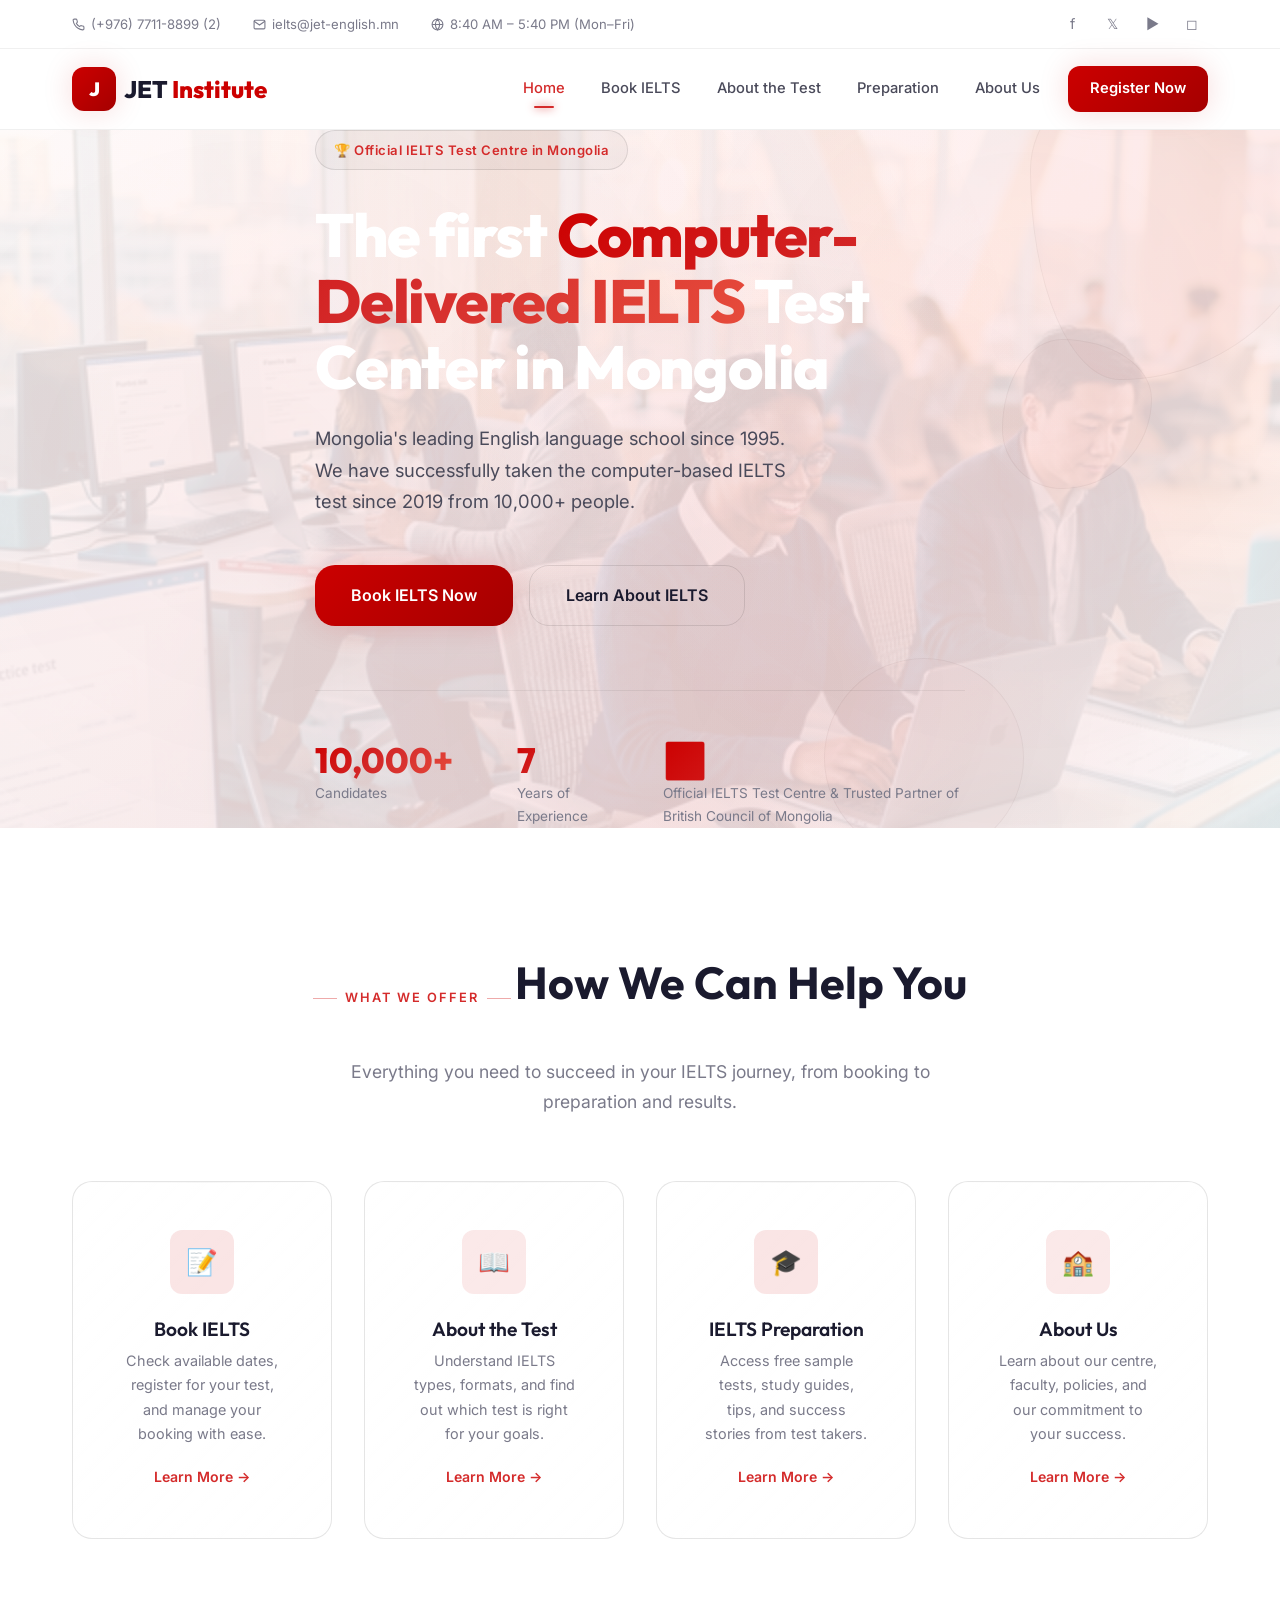
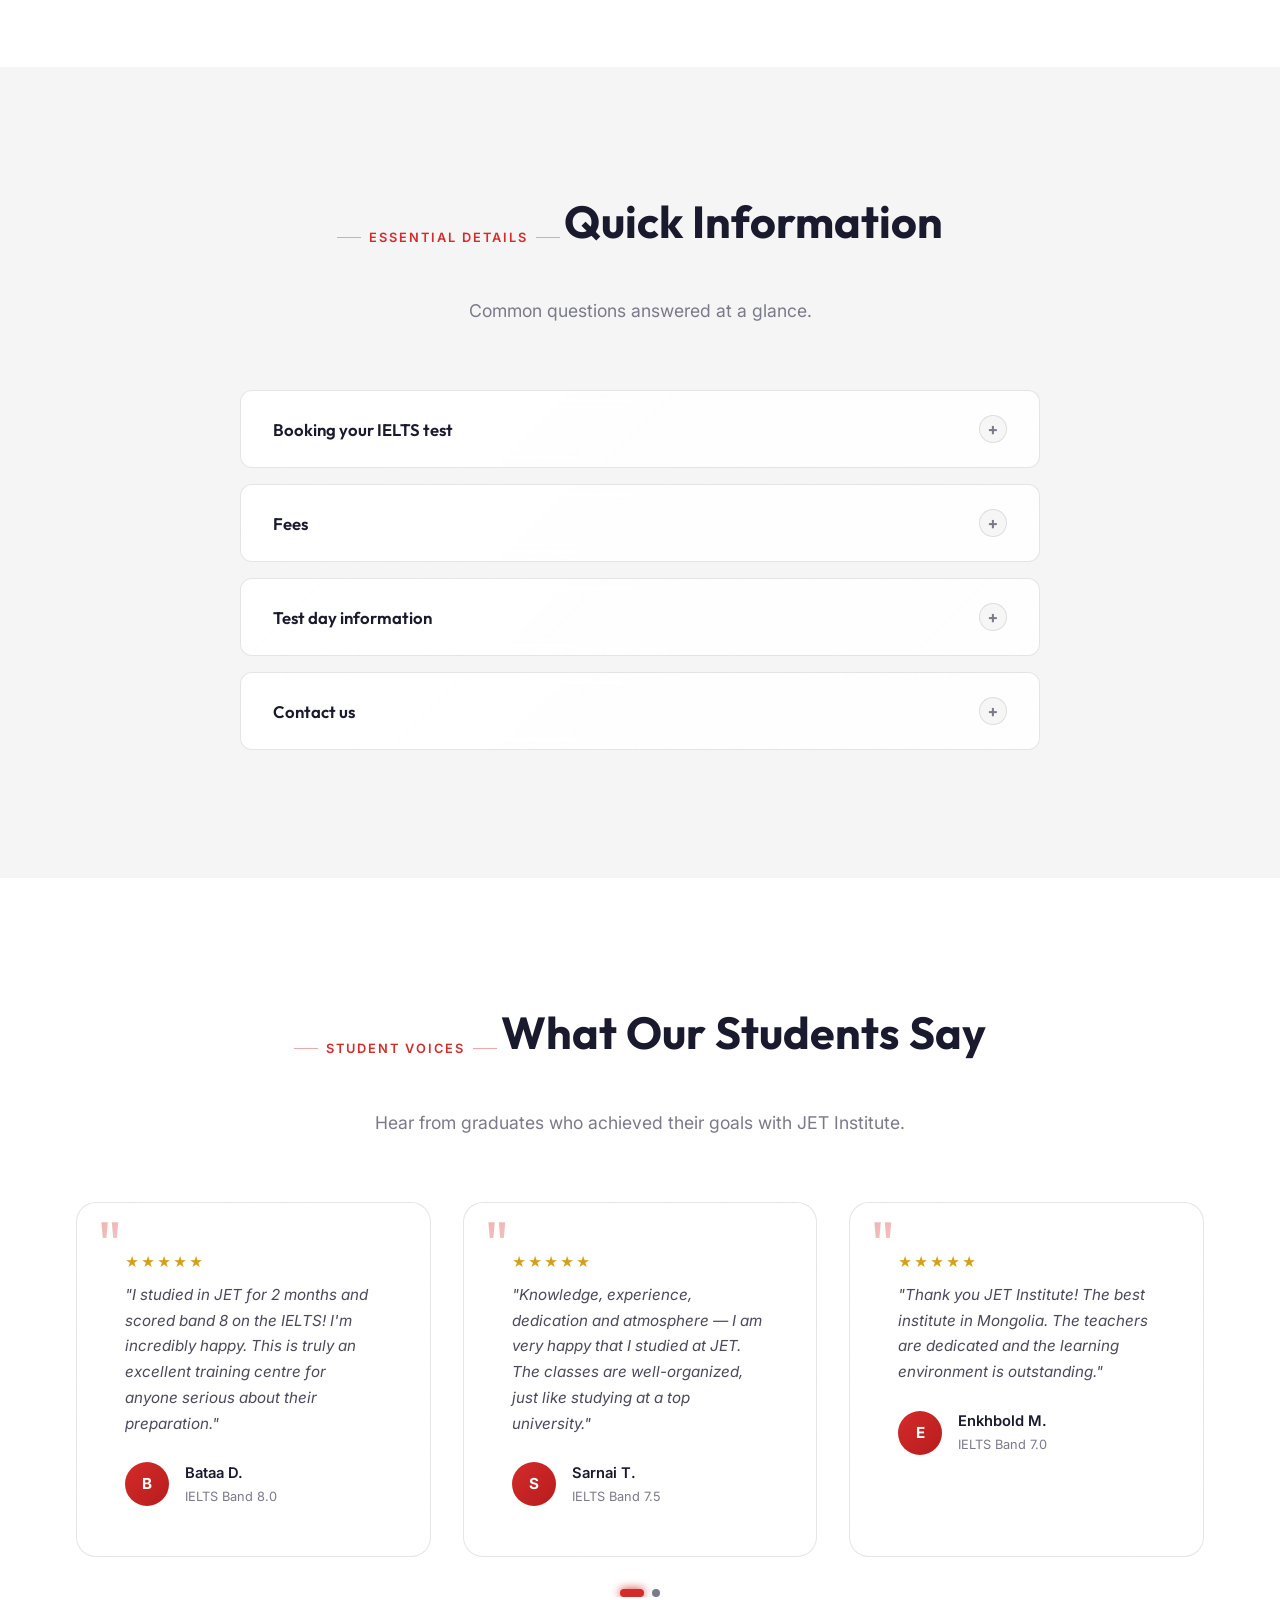
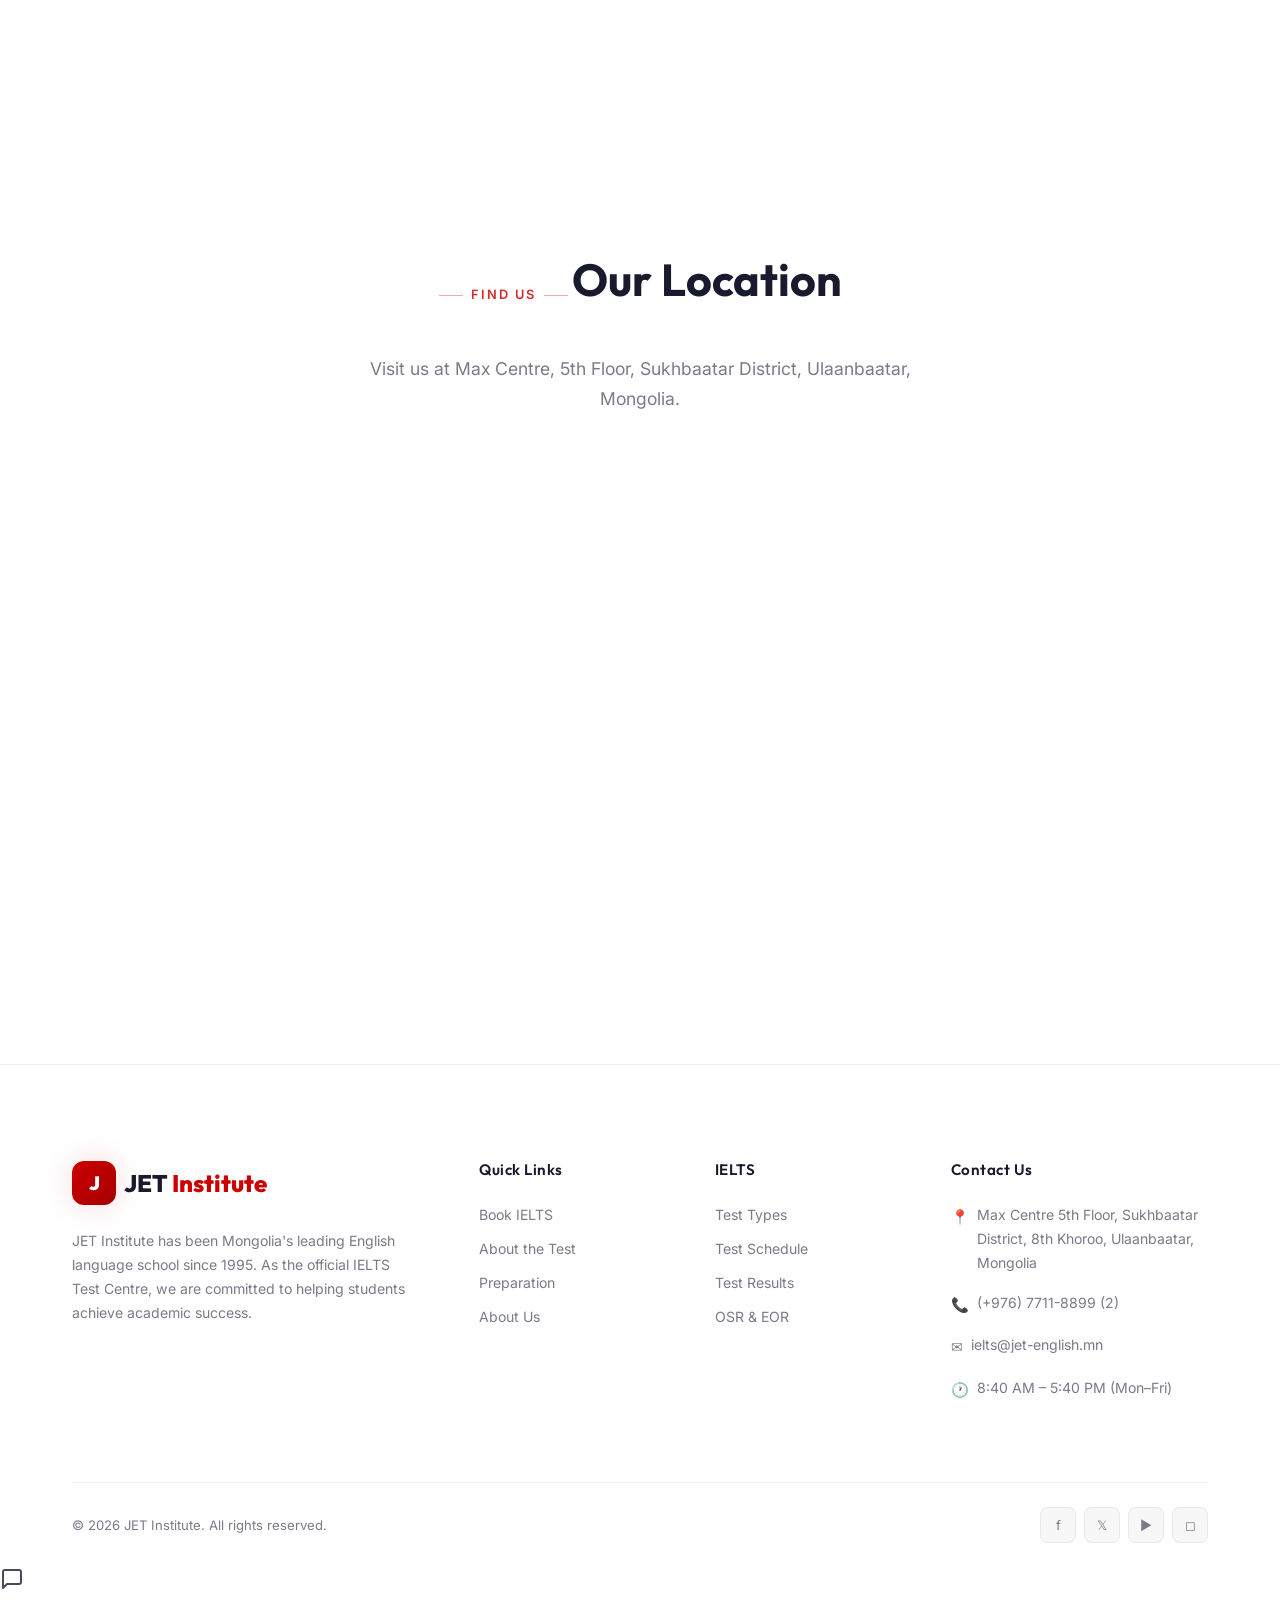
==== index.html @ 9b36dac9 "Initial commit" ====
<!DOCTYPE html>
<html lang="en">
<head>
  <meta charset="UTF-8">
  <meta name="viewport" content="width=device-width, initial-scale=1.0">
  <meta name="description" content="JET Institute - The Official IELTS Test Centre in Mongolia. Book your IELTS test, prepare with expert courses, and achieve academic success.">
  <title>JET Institute | The Official IELTS Test Centre in Mongolia</title>
  <link rel="stylesheet" href="css/style.css">
  <link rel="icon" type="image/png" href="images/favicon.png">
</head>
<body>

  <!-- Top Bar -->
  <div class="top-bar">
    <div class="container">
      <div class="top-bar-left">
        <a href="tel:+97677118899">
          <svg width="13" height="13" viewBox="0 0 24 24" fill="none" stroke="currentColor" stroke-width="2"><path d="M22 16.92v3a2 2 0 0 1-2.18 2 19.79 19.79 0 0 1-8.63-3.07 19.5 19.5 0 0 1-6-6 19.79 19.79 0 0 1-3.07-8.67A2 2 0 0 1 4.11 2h3a2 2 0 0 1 2 1.72c.127.96.361 1.903.7 2.81a2 2 0 0 1-.45 2.11L8.09 9.91a16 16 0 0 0 6 6l1.27-1.27a2 2 0 0 1 2.11-.45c.907.339 1.85.573 2.81.7A2 2 0 0 1 22 16.92z"/></svg>
          (+976) 7711-8899 (2)
        </a>
        <a href="mailto:enquiries@jet-english.mn">
          <svg width="13" height="13" viewBox="0 0 24 24" fill="none" stroke="currentColor" stroke-width="2"><path d="M4 4h16c1.1 0 2 .9 2 2v12c0 1.1-.9 2-2 2H4c-1.1 0-2-.9-2-2V6c0-1.1.9-2 2-2z"/><polyline points="22,6 12,13 2,6"/></svg>
          ielts@jet-english.mn
        </a>
        <a href="#">
          <svg width="13" height="13" viewBox="0 0 24 24" fill="none" stroke="currentColor" stroke-width="2"><circle cx="12" cy="12" r="10"/><line x1="2" y1="12" x2="22" y2="12"/><path d="M12 2a15.3 15.3 0 0 1 4 10 15.3 15.3 0 0 1-4 10 15.3 15.3 0 0 1-4-10 15.3 15.3 0 0 1 4-10z"/></svg>
          8:40 AM – 5:40 PM (Mon–Fri)
        </a>
      </div>
      <div class="top-bar-right">
        <a href="#" class="social-link" aria-label="Facebook">f</a>
        <a href="#" class="social-link" aria-label="Twitter">𝕏</a>
        <a href="#" class="social-link" aria-label="YouTube">▶</a>
        <a href="#" class="social-link" aria-label="Instagram">◻</a>
      </div>
    </div>
  </div>

  <!-- Header -->
  <header class="header" id="header">
    <div class="container">
      <a href="index.html" class="logo">
        <div class="logo-icon">J</div>
        <div>JET <span>Institute</span></div>
      </a>
      <nav class="nav" id="nav">
        <a href="index.html" class="nav-link active">Home</a>
        <a href="book-ielts.html" class="nav-link">Book IELTS</a>
        <a href="about-test.html" class="nav-link">About the Test</a>
        <a href="preparation.html" class="nav-link">Preparation</a>
        <a href="about.html" class="nav-link">About Us</a>
        <a href="https://ieltsregistration.britishcouncil.org/orsnbc/?organisation=JET" class="nav-link cta" target="_blank">Register Now</a>
      </nav>
      <button class="hamburger" id="hamburger" aria-label="Menu">
        <span></span><span></span><span></span>
      </button>
    </div>
  </header>
  <div class="nav-overlay" id="nav-overlay"></div>

  <!-- Hero Section -->
  <section class="hero">
    <div class="hero-bg" style="background-image: url('images/hero-main.png');"></div>
    <div class="hero-shapes">
      <div class="hero-shape"></div>
      <div class="hero-shape"></div>
      <div class="hero-shape"></div>
    </div>
    <div class="container">
      <div class="hero-content" data-animate="fade-in-up">
        <div class="hero-badge">🏆 Official IELTS Test Centre in Mongolia</div>
        <h1>The first <span class="highlight">Computer-Delivered IELTS</span> Test Center in Mongolia</h1>
        <p>Mongolia's leading English language school since 1995. We have successfully taken the computer-based IELTS test since 2019 from 10,000+ people.</p>
        <div class="hero-actions">
          <a href="https://ieltsregistration.britishcouncil.org/orsnbc/?organisation=JET" class="btn btn-primary btn-lg" target="_blank">Book IELTS Now</a>
          <a href="about-test.html" class="btn btn-outline btn-lg">Learn About IELTS</a>
        </div>
        <div class="hero-stats">
          <div class="hero-stat-item">
            <h3 data-count="10000">0</h3>
            <p>Candidates</p>
          </div>
          <div class="hero-stat-item">
            <h3 data-count="7">0</h3>
            <p>Years of Experience</p>
          </div>
          <div class="hero-stat-item">
            <h3>✅</h3>
            <p>Official IELTS Test Centre & Trusted Partner of British Council of Mongolia</p>
          </div>
        </div>
      </div>
    </div>
  </section>

  <!-- Features Section -->
  <section class="section">
    <div class="container">
      <div class="section-header" data-animate="fade-in-up">
        <div class="section-label">What We Offer</div>
        <h2>How We Can Help You</h2>
        <p>Everything you need to succeed in your IELTS journey, from booking to preparation and results.</p>
      </div>
      <div class="grid-4">
        <div class="feature-card" data-animate="fade-in-up" data-delay="0.1">
          <div class="feature-icon coral">📝</div>
          <h3>Book IELTS</h3>
          <p>Check available dates, register for your test, and manage your booking with ease.</p>
          <a href="book-ielts.html" class="card-link">Learn More →</a>
        </div>
        <div class="feature-card" data-animate="fade-in-up" data-delay="0.2">
          <div class="feature-icon teal">📖</div>
          <h3>About the Test</h3>
          <p>Understand IELTS types, formats, and find out which test is right for your goals.</p>
          <a href="about-test.html" class="card-link">Learn More →</a>
        </div>
        <div class="feature-card" data-animate="fade-in-up" data-delay="0.3">
          <div class="feature-icon purple">🎓</div>
          <h3>IELTS Preparation</h3>
          <p>Access free sample tests, study guides, tips, and success stories from test takers.</p>
          <a href="preparation.html" class="card-link">Learn More →</a>
        </div>
        <div class="feature-card" data-animate="fade-in-up" data-delay="0.4">
          <div class="feature-icon navy">🏫</div>
          <h3>About Us</h3>
          <p>Learn about our centre, faculty, policies, and our commitment to your success.</p>
          <a href="about.html" class="card-link">Learn More →</a>
        </div>
      </div>
    </div>
  </section>

  <!-- Quick Info Accordion Section -->
  <section class="section section-dark">
    <div class="container">
      <div class="section-header" data-animate="fade-in-up">
        <div class="section-label">Essential Details</div>
        <h2>Quick Information</h2>
        <p>Common questions answered at a glance.</p>
      </div>

      <div style="max-width: 800px; margin: 0 auto;">
        <div class="accordion">
          <div class="accordion-item">
            <button class="accordion-header">
              Booking your IELTS test
              <span class="accordion-icon">+</span>
            </button>
            <div class="accordion-content">
              <div class="accordion-body">
                <p>After you have registered at <a href="https://ieltsregistration.britishcouncil.org/orsnbc/?organisation=JET" target="_blank" style="color: var(--accent-teal);">ieltsregistration.britishcouncil.org</a>, you must transfer your IELTS test fee of <strong style="color: var(--accent-coral);">899,000 MNT</strong> to the following bank account:</p>
                <ul>
                  <li><strong>Account Name:</strong> Jettrack / ЖЭТТРАКК ХХК</li>
                  <li><strong>Account No:</strong> 499 232 558 (MNT) — TDB (Trade and Development Bank)</li>
                  <li><strong>Account No:</strong> 503 127 2734 (MNT) — Khaan Bank</li>
                </ul>
                <p>After transferring the fee, please provide evidence of payment, your reference number, and test taker's name to <strong>ielts.jetschool@gmail.com</strong> within 24 hours.</p>
              </div>
            </div>
          </div>

          <div class="accordion-item">
            <button class="accordion-header">
              Fees
              <span class="accordion-icon">+</span>
            </button>
            <div class="accordion-content">
              <div class="accordion-body">
                <ul>
                  <li><strong>Computer Delivered IELTS Test Fee:</strong> 899,000 MNT</li>
                  <li><strong>Re-marking Fee:</strong> 420,000 MNT</li>
                  <li><strong>Cancellation Fee:</strong> 230,000 MNT</li>
                  <li><strong>Test Date Transfer Fee:</strong> 230,000 MNT</li>
                  <li><strong>Extra TRF Fee:</strong> 40,000 MNT</li>
                </ul>
              </div>
            </div>
          </div>

          <div class="accordion-item">
            <button class="accordion-header">
              Test day information
              <span class="accordion-icon">+</span>
            </button>
            <div class="accordion-content">
              <div class="accordion-body">
                <ul>
                  <li><strong>Listening:</strong> 30 minutes</li>
                  <li><strong>Reading:</strong> 1 hour</li>
                  <li><strong>Writing:</strong> 1 hour</li>
                  <li><strong>Speaking:</strong> 15 minutes</li>
                </ul>
                <p>Please arrive at the test centre at least 30 minutes before the test start time.</p>
              </div>
            </div>
          </div>

          <div class="accordion-item">
            <button class="accordion-header">
              Contact us
              <span class="accordion-icon">+</span>
            </button>
            <div class="accordion-content">
              <div class="accordion-body">
                <ul>
                  <li><strong>Phone:</strong> (+976) 7711-8899 (2)</li>
                  <li><strong>Email:</strong> ielts@jet-english.mn</li>
                  <li><strong>Hours:</strong> 8:40 AM – 5:40 PM (Monday – Friday)</li>
                  <li><strong>Address:</strong> Max Centre 5th Floor, Sukhbaatar District, 8th Khoroo, Ulaanbaatar-211238, Mongolia</li>
                </ul>
              </div>
            </div>
          </div>
        </div>
      </div>
    </div>
  </section>

  <!-- Testimonials Section -->
  <section class="section">
    <div class="container">
      <div class="section-header" data-animate="fade-in-up">
        <div class="section-label">Student Voices</div>
        <h2>What Our Students Say</h2>
        <p>Hear from graduates who achieved their goals with JET Institute.</p>
      </div>
      <div class="testimonials-wrapper" data-animate="fade-in-up">
        <div class="testimonials-track" id="testimonials-track">
          <div class="testimonial-slide">
            <div class="testimonial-card">
              <div class="stars">★★★★★</div>
              <p class="testimonial-text">"I studied in JET for 2 months and scored band 8 on the IELTS! I'm incredibly happy. This is truly an excellent training centre for anyone serious about their preparation."</p>
              <div class="testimonial-author">
                <div class="testimonial-avatar">B</div>
                <div>
                  <div class="testimonial-name">Bataa D.</div>
                  <div class="testimonial-role">IELTS Band 8.0</div>
                </div>
              </div>
            </div>
            <div class="testimonial-card">
              <div class="stars">★★★★★</div>
              <p class="testimonial-text">"Knowledge, experience, dedication and atmosphere — I am very happy that I studied at JET. The classes are well-organized, just like studying at a top university."</p>
              <div class="testimonial-author">
                <div class="testimonial-avatar">S</div>
                <div>
                  <div class="testimonial-name">Sarnai T.</div>
                  <div class="testimonial-role">IELTS Band 7.5</div>
                </div>
              </div>
            </div>
            <div class="testimonial-card">
              <div class="stars">★★★★★</div>
              <p class="testimonial-text">"Thank you JET Institute! The best institute in Mongolia. The teachers are dedicated and the learning environment is outstanding."</p>
              <div class="testimonial-author">
                <div class="testimonial-avatar">E</div>
                <div>
                  <div class="testimonial-name">Enkhbold M.</div>
                  <div class="testimonial-role">IELTS Band 7.0</div>
                </div>
              </div>
            </div>
          </div>
          <div class="testimonial-slide">
            <div class="testimonial-card">
              <div class="stars">★★★★★</div>
              <p class="testimonial-text">"JET Institute provided everything I needed to achieve my target score. The practice tests and feedback from teachers were incredibly helpful."</p>
              <div class="testimonial-author">
                <div class="testimonial-avatar">O</div>
                <div>
                  <div class="testimonial-name">Oyunaa B.</div>
                  <div class="testimonial-role">IELTS Band 7.5</div>
                </div>
              </div>
            </div>
            <div class="testimonial-card">
              <div class="stars">★★★★★</div>
              <p class="testimonial-text">"The computer-delivered IELTS experience at JET was seamless. The staff were professional and the facilities are world-class."</p>
              <div class="testimonial-author">
                <div class="testimonial-avatar">D</div>
                <div>
                  <div class="testimonial-name">Dorj S.</div>
                  <div class="testimonial-role">IELTS Band 8.5</div>
                </div>
              </div>
            </div>
            <div class="testimonial-card">
              <div class="stars">★★★★★</div>
              <p class="testimonial-text">"I recommend JET to everyone. The intensive course pushed me beyond my limits. Grateful for every lesson and every teacher."</p>
              <div class="testimonial-author">
                <div class="testimonial-avatar">T</div>
                <div>
                  <div class="testimonial-name">Tuya G.</div>
                  <div class="testimonial-role">IELTS Band 6.5</div>
                </div>
              </div>
            </div>
          </div>
        </div>
        <div class="testimonial-dots" id="testimonial-dots">
          <button class="testimonial-dot active" data-index="0"></button>
          <button class="testimonial-dot" data-index="1"></button>
        </div>
      </div>
    </div>
  </section>

  <!-- Google Maps Section -->
  <section class="section map-section">
    <div class="container">
      <div class="section-header" data-animate="fade-in-up">
        <div class="section-label">Find Us</div>
        <h2>Our Location</h2>
        <p>Visit us at Max Centre, 5th Floor, Sukhbaatar District, Ulaanbaatar, Mongolia.</p>
      </div>
      <div class="map-wrapper" data-animate="fade-in-up">
        <iframe
          src="https://www.google.com/maps/embed?pb=!1m18!1m12!1m3!1d2674.532!2d106.917!3d47.9187!2m3!1f0!2f0!3f0!3m2!1i1024!2i768!4f13.1!3m3!1m2!1s0x5d9692432c6b8e8b%3A0x1234567890abcdef!2sMax%20Centre%2C%20Ulaanbaatar!5e0!3m2!1sen!2smn!4v1700000000000!5m2!1sen!2smn"
          width="100%"
          height="450"
          style="border:0; border-radius: 16px;"
          allowfullscreen=""
          loading="lazy"
          referrerpolicy="no-referrer-when-downgrade">
        </iframe>
      </div>
    </div>
  </section>

  <!-- Footer -->
  <footer class="footer">
    <div class="container">
      <div class="footer-grid">
        <div class="footer-brand">
          <a href="index.html" class="logo">
            <div class="logo-icon">J</div>
            <div>JET <span>Institute</span></div>
          </a>
          <p>JET Institute has been Mongolia's leading English language school since 1995. As the official IELTS Test Centre, we are committed to helping students achieve academic success.</p>
        </div>
        <div>
          <h4>Quick Links</h4>
          <div class="footer-links">
            <a href="book-ielts.html">Book IELTS</a>
            <a href="about-test.html">About the Test</a>
            <a href="preparation.html">Preparation</a>
            <a href="about.html">About Us</a>
          </div>
        </div>
        <div>
          <h4>IELTS</h4>
          <div class="footer-links">
            <a href="about-test.html#types">Test Types</a>
            <a href="book-ielts.html#schedule">Test Schedule</a>
            <a href="book-ielts.html#results">Test Results</a>
            <a href="about-test.html#osr">OSR & EOR</a>
          </div>
        </div>
        <div>
          <h4>Contact Us</h4>
          <div class="footer-contact-item">
            <span class="icon">📍</span>
            <span>Max Centre 5th Floor, Sukhbaatar District, 8th Khoroo, Ulaanbaatar, Mongolia</span>
          </div>
          <div class="footer-contact-item">
            <span class="icon">📞</span>
            <span>(+976) 7711-8899 (2)</span>
          </div>
          <div class="footer-contact-item">
            <span class="icon">✉</span>
            <span>ielts@jet-english.mn</span>
          </div>
          <div class="footer-contact-item">
            <span class="icon">🕐</span>
            <span>8:40 AM – 5:40 PM (Mon–Fri)</span>
          </div>
        </div>
      </div>
      <div class="footer-bottom">
        <span>© 2026 JET Institute. All rights reserved.</span>
        <div class="footer-social">
          <a href="#" aria-label="Facebook">f</a>
          <a href="#" aria-label="Twitter">𝕏</a>
          <a href="#" aria-label="YouTube">▶</a>
          <a href="#" aria-label="Instagram">◻</a>
        </div>
      </div>
    </div>
  </footer>

  <!-- Scroll to Top -->
  <button class="scroll-top" aria-label="Scroll to top">↑</button>

  <!-- Chatbot Button -->
  <a href="https://m.me/jetinstitute" target="_blank" class="chatbot-btn" aria-label="Chat with us">
    <svg width="24" height="24" viewBox="0 0 24 24" fill="none" stroke="currentColor" stroke-width="2" stroke-linecap="round" stroke-linejoin="round"><path d="M21 15a2 2 0 0 1-2 2H7l-4 4V5a2 2 0 0 1 2-2h14a2 2 0 0 1 2 2z"/></svg>
  </a>

  <script src="js/script.js"></script>
</body>
</html>
---- css/style.css ----
/* ============================================
   JET INSTITUTE — Modern Premium Design System
   ============================================ */

/* --- Google Fonts --- */
@import url('https://fonts.googleapis.com/css2?family=Inter:wght@300;400;500;600;700;800;900&family=Outfit:wght@400;500;600;700;800;900&display=swap');

/* --- CSS Custom Properties --- */
:root {
  /* Core palette */
  --bg-primary: #ffffff;
  --bg-secondary: #f5f5f5;
  --bg-card: rgba(255, 255, 255, 0.9);
  --bg-glass: rgba(0, 0, 0, 0.03);
  --bg-glass-hover: rgba(0, 0, 0, 0.06);

  /* Accent colors */
  --accent-teal: #d42b2b;
  --accent-teal-dim: rgba(212, 43, 43, 0.1);
  --accent-coral: #cc0000;
  --accent-coral-dim: rgba(204, 0, 0, 0.1);
  --accent-gold: #d4a017;
  --accent-blue: #c0392b;
  --accent-purple: #e74c3c;

  /* Text colors */
  --text-primary: #1a1a2e;
  --text-secondary: #4a4a5a;
  --text-muted: #7a7a8a;
  --text-white: #ffffff;

  /* Borders */
  --border-subtle: rgba(0, 0, 0, 0.06);
  --border-glass: rgba(0, 0, 0, 0.1);
  --border-glow-teal: rgba(212, 43, 43, 0.3);
  --border-glow-coral: rgba(204, 0, 0, 0.3);

  /* Gradients */
  --gradient-hero: linear-gradient(135deg, #ffffff 0%, #fff5f5 40%, #fff0f0 70%, #ffffff 100%);
  --gradient-teal: linear-gradient(135deg, #d42b2b 0%, #b71c1c 100%);
  --gradient-coral: linear-gradient(135deg, #cc0000 0%, #a50000 100%);
  --gradient-card: linear-gradient(135deg, rgba(255,255,255,0.95) 0%, rgba(255,255,255,0.85) 100%);
  --gradient-navy: linear-gradient(135deg, #f5f5f5 0%, #eeeeee 100%);
  --gradient-text: linear-gradient(135deg, #cc0000 0%, #d42b2b 50%, #e74c3c 100%);
  --gradient-glow: radial-gradient(600px circle at var(--mouse-x, 50%) var(--mouse-y, 50%), rgba(212, 43, 43, 0.04), transparent 40%);

  /* Typography */
  --font-display: 'Outfit', sans-serif;
  --font-body: 'Inter', sans-serif;

  /* Spacing */
  --space-xs: 0.25rem;
  --space-sm: 0.5rem;
  --space-md: 1rem;
  --space-lg: 1.5rem;
  --space-xl: 2rem;
  --space-2xl: 3rem;
  --space-3xl: 4rem;
  --space-4xl: 6rem;
  --space-5xl: 8rem;

  /* Radius */
  --radius-sm: 8px;
  --radius-md: 12px;
  --radius-lg: 20px;
  --radius-xl: 28px;
  --radius-full: 50%;

  /* Shadows */
  --shadow-sm: 0 2px 8px rgba(0, 0, 0, 0.06);
  --shadow-md: 0 4px 20px rgba(0, 0, 0, 0.08);
  --shadow-lg: 0 8px 40px rgba(0, 0, 0, 0.1);
  --shadow-xl: 0 20px 60px rgba(0, 0, 0, 0.12);
  --shadow-glow-teal: 0 0 30px rgba(212, 43, 43, 0.15);
  --shadow-glow-coral: 0 0 30px rgba(204, 0, 0, 0.15);
  --shadow-inner: inset 0 1px 0 rgba(255, 255, 255, 0.8);

  /* Transitions */
  --transition-fast: 0.15s cubic-bezier(0.4, 0, 0.2, 1);
  --transition-base: 0.3s cubic-bezier(0.4, 0, 0.2, 1);
  --transition-slow: 0.5s cubic-bezier(0.4, 0, 0.2, 1);
  --transition-spring: 0.6s cubic-bezier(0.34, 1.56, 0.64, 1);

  /* Layout */
  --max-width: 1200px;
  --header-height: 80px;
}

/* --- Reset & Base --- */
*, *::before, *::after {
  margin: 0;
  padding: 0;
  box-sizing: border-box;
}

html {
  scroll-behavior: smooth;
  font-size: 16px;
}

body {
  font-family: var(--font-body);
  color: var(--text-secondary);
  background: var(--bg-primary);
  line-height: 1.7;
  -webkit-font-smoothing: antialiased;
  -moz-osx-font-smoothing: grayscale;
  overflow-x: hidden;
}

a {
  color: inherit;
  text-decoration: none;
  transition: color var(--transition-fast);
}

img {
  max-width: 100%;
  height: auto;
  display: block;
}

ul, ol { list-style: none; }

button {
  cursor: pointer;
  border: none;
  background: none;
  font-family: inherit;
}

/* --- Typography --- */
h1, h2, h3, h4, h5, h6 {
  font-family: var(--font-display);
  color: var(--text-primary);
  line-height: 1.2;
  font-weight: 700;
}

h1 { font-size: clamp(2.2rem, 5vw, 3.8rem); font-weight: 800; }
h2 { font-size: clamp(1.8rem, 3.5vw, 2.8rem); font-weight: 700; }
h3 { font-size: 1.4rem; font-weight: 600; }
h4 { font-size: 1.15rem; font-weight: 600; }

p {
  margin-bottom: var(--space-md);
  color: var(--text-secondary);
}

.text-gradient {
  background: var(--gradient-text);
  -webkit-background-clip: text;
  -webkit-text-fill-color: transparent;
  background-clip: text;
}

/* --- Layout --- */
.container {
  max-width: var(--max-width);
  margin: 0 auto;
  padding: 0 var(--space-xl);
}

.section {
  padding: var(--space-5xl) 0;
  position: relative;
}

.section-dark {
  background: var(--bg-secondary);
}

.section-header {
  text-align: center;
  margin-bottom: var(--space-3xl);
}

.section-header h2 {
  margin-bottom: var(--space-md);
  position: relative;
  display: inline-block;
}

.section-label {
  display: inline-flex;
  align-items: center;
  gap: var(--space-sm);
  font-size: 0.8rem;
  font-weight: 600;
  text-transform: uppercase;
  letter-spacing: 2px;
  color: var(--accent-teal);
  margin-bottom: var(--space-lg);
}

.section-label::before,
.section-label::after {
  content: '';
  width: 24px;
  height: 1px;
  background: var(--accent-teal);
  opacity: 0.4;
}

.section-header p {
  max-width: 600px;
  margin: var(--space-lg) auto 0;
  font-size: 1.1rem;
  color: var(--text-muted);
}

.grid-2 {
  display: grid;
  grid-template-columns: repeat(2, 1fr);
  gap: var(--space-xl);
}

.grid-3 {
  display: grid;
  grid-template-columns: repeat(3, 1fr);
  gap: var(--space-xl);
}

.grid-4 {
  display: grid;
  grid-template-columns: repeat(4, 1fr);
  gap: var(--space-xl);
}

/* ============================================
   TOP BAR
   ============================================ */
.top-bar {
  background: rgba(255, 255, 255, 0.9);
  border-bottom: 1px solid var(--border-subtle);
  padding: var(--space-sm) 0;
  font-size: 0.82rem;
  backdrop-filter: blur(20px);
}

.top-bar .container {
  display: flex;
  justify-content: space-between;
  align-items: center;
}

.top-bar-left {
  display: flex;
  gap: var(--space-xl);
  align-items: center;
}

.top-bar-left a {
  color: var(--text-muted);
  display: flex;
  align-items: center;
  gap: 6px;
  transition: color var(--transition-fast);
}

.top-bar-left a:hover {
  color: var(--accent-teal);
}

.top-bar-right {
  display: flex;
  gap: var(--space-sm);
  align-items: center;
}

.social-link {
  color: var(--text-muted);
  font-size: 0.9rem;
  transition: all var(--transition-fast);
  width: 32px;
  height: 32px;
  display: flex;
  align-items: center;
  justify-content: center;
  border-radius: var(--radius-sm);
  border: 1px solid transparent;
}

.social-link:hover {
  color: var(--accent-teal);
  border-color: var(--border-glass);
  background: var(--bg-glass);
}

/* ============================================
   HEADER & NAVIGATION
   ============================================ */
.header {
  background: rgba(255, 255, 255, 0.95);
  backdrop-filter: blur(20px);
  position: sticky;
  top: 0;
  z-index: 1000;
  border-bottom: 1px solid var(--border-subtle);
  transition: all var(--transition-base);
}

.header.scrolled {
  background: rgba(255, 255, 255, 0.98);
  box-shadow: 0 4px 30px rgba(0, 0, 0, 0.08);
  border-bottom-color: var(--border-glass);
}

.header .container {
  display: flex;
  justify-content: space-between;
  align-items: center;
  height: var(--header-height);
}

.logo {
  display: flex;
  align-items: center;
  gap: var(--space-sm);
  font-family: var(--font-display);
  font-size: 1.5rem;
  font-weight: 800;
  color: var(--text-primary);
  text-decoration: none;
}

.logo-icon {
  width: 44px;
  height: 44px;
  background: var(--gradient-coral);
  border-radius: var(--radius-md);
  display: flex;
  align-items: center;
  justify-content: center;
  color: var(--text-white);
  font-weight: 900;
  font-size: 1.2rem;
  box-shadow: var(--shadow-glow-coral);
  transition: transform var(--transition-spring);
}

.logo:hover .logo-icon {
  transform: rotate(-5deg) scale(1.05);
}

.logo span {
  color: var(--accent-coral);
}

.nav {
  display: flex;
  align-items: center;
  gap: var(--space-xs);
}

.nav-link {
  padding: var(--space-sm) var(--space-md);
  font-weight: 500;
  font-size: 0.92rem;
  color: var(--text-secondary);
  border-radius: var(--radius-sm);
  transition: all var(--transition-fast);
  position: relative;
}

.nav-link:hover {
  color: var(--text-primary);
  background: var(--bg-glass);
}

.nav-link.active {
  color: var(--accent-teal);
}

.nav-link.active::after {
  content: '';
  position: absolute;
  bottom: 2px;
  left: 50%;
  transform: translateX(-50%);
  width: 20px;
  height: 2px;
  background: var(--accent-teal);
  border-radius: 2px;
  box-shadow: 0 0 8px var(--accent-teal);
}

.nav-link.cta {
  background: var(--gradient-coral);
  color: var(--text-white);
  font-weight: 600;
  padding: 10px 22px;
  border-radius: var(--radius-md);
  box-shadow: var(--shadow-glow-coral);
  margin-left: var(--space-sm);
}

.nav-link.cta:hover {
  transform: translateY(-2px);
  box-shadow: 0 8px 30px rgba(204, 0, 0, 0.3);
}

.hamburger {
  display: none;
  flex-direction: column;
  gap: 5px;
  padding: 8px;
  cursor: pointer;
  z-index: 1001;
}

.hamburger span {
  display: block;
  width: 24px;
  height: 2px;
  background: var(--text-primary);
  border-radius: 2px;
  transition: all var(--transition-base);
}

/* ============================================
   HERO SECTION
   ============================================ */
.hero {
  position: relative;
  min-height: 600px;
  display: flex;
  align-items: center;
  overflow: hidden;
  background: var(--gradient-hero);
}

.hero::before {
  content: '';
  position: absolute;
  inset: 0;
  background:
    radial-gradient(800px circle at 20% 50%, rgba(212, 43, 43, 0.05), transparent),
    radial-gradient(600px circle at 80% 30%, rgba(212, 43, 43, 0.03), transparent),
    radial-gradient(500px circle at 60% 80%, rgba(204, 0, 0, 0.04), transparent);
  z-index: 1;
}

.hero-bg {
  position: absolute;
  inset: 0;
  background-size: cover;
  background-position: center;
  opacity: 0.12;
  z-index: 0;
}

.hero .container {
  position: relative;
  z-index: 2;
}

.hero-content {
  max-width: 650px;
}

/* Floating shapes in hero */
.hero-shapes {
  position: absolute;
  inset: 0;
  z-index: 1;
  pointer-events: none;
  overflow: hidden;
}

.hero-shape {
  position: absolute;
  border-radius: var(--radius-lg);
  border: 1px solid rgba(0, 0, 0, 0.04);
  background: rgba(212, 43, 43, 0.02);
  animation: float 20s ease-in-out infinite;
}

.hero-shape:nth-child(1) {
  width: 300px;
  height: 300px;
  top: -50px;
  right: -50px;
  border-radius: 30% 70% 70% 30% / 30% 30% 70% 70%;
  animation-duration: 18s;
}

.hero-shape:nth-child(2) {
  width: 200px;
  height: 200px;
  bottom: -30px;
  right: 20%;
  border-radius: 50%;
  animation-duration: 22s;
  animation-delay: -5s;
}

.hero-shape:nth-child(3) {
  width: 150px;
  height: 150px;
  top: 30%;
  right: 10%;
  border-radius: 40% 60% 60% 40% / 60% 40% 60% 40%;
  animation-duration: 15s;
  animation-delay: -3s;
}

@keyframes float {
  0%, 100% { transform: translateY(0) rotate(0deg); }
  25% { transform: translateY(-20px) rotate(5deg); }
  50% { transform: translateY(10px) rotate(-3deg); }
  75% { transform: translateY(-15px) rotate(2deg); }
}

.hero-badge {
  display: inline-flex;
  align-items: center;
  gap: var(--space-sm);
  background: var(--bg-glass);
  backdrop-filter: blur(12px);
  padding: 8px 18px;
  border-radius: var(--radius-xl);
  font-size: 0.82rem;
  font-weight: 600;
  margin-bottom: var(--space-xl);
  border: 1px solid var(--border-glass);
  color: var(--accent-teal);
  letter-spacing: 0.5px;
}

.hero h1 {
  color: var(--text-white);
  line-height: 1.08;
  margin-bottom: var(--space-lg);
  letter-spacing: -0.02em;
}

.hero h1 .highlight {
  background: var(--gradient-text);
  -webkit-background-clip: text;
  -webkit-text-fill-color: transparent;
  background-clip: text;
}

.hero p {
  color: var(--text-secondary);
  font-size: 1.15rem;
  margin-bottom: var(--space-2xl);
  max-width: 500px;
  line-height: 1.7;
}

.hero-actions {
  display: flex;
  gap: var(--space-md);
  flex-wrap: wrap;
}

.hero-stats {
  display: flex;
  gap: var(--space-3xl);
  margin-top: var(--space-3xl);
  padding-top: var(--space-2xl);
  border-top: 1px solid var(--border-subtle);
}

.hero-stat-item h3 {
  font-size: 2.2rem;
  font-weight: 800;
  background: var(--gradient-text);
  -webkit-background-clip: text;
  -webkit-text-fill-color: transparent;
  background-clip: text;
}

.hero-stat-item p {
  color: var(--text-muted);
  font-size: 0.85rem;
  margin: 0;
}

/* Page hero (shorter) */
.hero-page {
  min-height: 320px;
  padding: var(--space-4xl) 0;
}

.hero-page h1 {
  font-size: clamp(2rem, 4vw, 3rem);
}

.breadcrumb {
  display: flex;
  align-items: center;
  gap: var(--space-sm);
  color: var(--text-muted);
  font-size: 0.88rem;
  margin-bottom: var(--space-lg);
}

.breadcrumb a {
  color: var(--text-muted);
}

.breadcrumb a:hover {
  color: var(--accent-teal);
}

.breadcrumb .separator {
  font-size: 0.7rem;
  opacity: 0.5;
}

/* ============================================
   BUTTONS
   ============================================ */
.btn {
  display: inline-flex;
  align-items: center;
  justify-content: center;
  gap: var(--space-sm);
  padding: 14px 30px;
  font-family: var(--font-body);
  font-size: 0.92rem;
  font-weight: 600;
  border-radius: var(--radius-md);
  transition: all var(--transition-base);
  cursor: pointer;
  border: none;
  text-decoration: none;
  position: relative;
  overflow: hidden;
}

.btn::before {
  content: '';
  position: absolute;
  inset: 0;
  background: linear-gradient(135deg, rgba(255,255,255,0.3), transparent);
  opacity: 0;
  transition: opacity var(--transition-fast);
}

.btn:hover::before {
  opacity: 1;
}

.btn-primary {
  background: var(--gradient-coral);
  color: var(--text-white);
  box-shadow: var(--shadow-glow-coral);
}

.btn-primary:hover {
  transform: translateY(-3px);
  box-shadow: 0 12px 40px rgba(204, 0, 0, 0.3);
}

.btn-secondary {
  background: var(--gradient-teal);
  color: var(--bg-primary);
  box-shadow: var(--shadow-glow-teal);
  font-weight: 700;
}

.btn-secondary:hover {
  transform: translateY(-3px);
  box-shadow: 0 12px 40px rgba(212, 43, 43, 0.3);
}

.btn-outline {
  background: transparent;
  color: var(--text-primary);
  border: 1px solid var(--border-glass);
  backdrop-filter: blur(10px);
}

.btn-outline:hover {
  background: var(--bg-glass);
  border-color: var(--accent-teal);
  color: var(--accent-teal);
  transform: translateY(-3px);
}

.btn-lg {
  padding: 16px 36px;
  font-size: 1rem;
  border-radius: var(--radius-lg);
}

.btn-sm {
  padding: 8px 18px;
  font-size: 0.82rem;
}

/* ============================================
   GLASS CARDS
   ============================================ */
.glass-card {
  background: var(--gradient-card);
  backdrop-filter: blur(12px);
  border: 1px solid var(--border-glass);
  border-radius: var(--radius-lg);
  padding: var(--space-2xl);
  transition: all var(--transition-base);
  position: relative;
  overflow: hidden;
}

.glass-card::before {
  content: '';
  position: absolute;
  top: 0;
  left: 0;
  right: 0;
  height: 1px;
  background: linear-gradient(90deg, transparent, rgba(0,0,0,0.04), transparent);
}

.glass-card:hover {
  border-color: var(--border-glow-teal);
  transform: translateY(-6px);
  box-shadow: var(--shadow-glow-teal);
}

/* Feature Card */
.feature-card {
  text-align: center;
  padding: var(--space-2xl);
  background: var(--gradient-card);
  backdrop-filter: blur(12px);
  border-radius: var(--radius-lg);
  border: 1px solid var(--border-glass);
  transition: all var(--transition-base);
  position: relative;
  overflow: hidden;
}

.feature-card::before {
  content: '';
  position: absolute;
  top: 0;
  left: 0;
  right: 0;
  height: 1px;
  background: linear-gradient(90deg, transparent, rgba(0,0,0,0.03), transparent);
}

.feature-card:hover {
  transform: translateY(-8px);
  border-color: var(--border-glow-teal);
  box-shadow: var(--shadow-glow-teal);
}

.feature-icon {
  width: 64px;
  height: 64px;
  border-radius: var(--radius-md);
  display: flex;
  align-items: center;
  justify-content: center;
  margin: 0 auto var(--space-lg);
  font-size: 1.6rem;
  transition: transform var(--transition-spring);
}

.feature-card:hover .feature-icon {
  transform: scale(1.1) rotate(-3deg);
}

.feature-icon.coral {
  background: var(--accent-coral-dim);
}

.feature-icon.teal {
  background: var(--accent-teal-dim);
}

.feature-icon.navy {
  background: rgba(212, 43, 43, 0.1);
}

.feature-icon.purple {
  background: rgba(204, 0, 0, 0.1);
}

.feature-card h3 {
  margin-bottom: var(--space-sm);
  font-size: 1.2rem;
}

.feature-card p {
  font-size: 0.9rem;
  color: var(--text-muted);
  margin-bottom: var(--space-md);
}

.card-link {
  color: var(--accent-teal);
  font-weight: 600;
  font-size: 0.88rem;
  display: inline-flex;
  align-items: center;
  gap: 6px;
  transition: gap var(--transition-fast), color var(--transition-fast);
}

.card-link:hover {
  gap: 12px;
  color: var(--accent-teal);
}

/* ============================================
   ACCORDION
   ============================================ */
.accordion {
  display: flex;
  flex-direction: column;
  gap: var(--space-md);
}

.accordion-item {
  background: var(--gradient-card);
  border: 1px solid var(--border-glass);
  border-radius: var(--radius-md);
  overflow: hidden;
  transition: all var(--transition-base);
  backdrop-filter: blur(8px);
}

.accordion-item:hover {
  border-color: rgba(0, 0, 0, 0.12);
}

.accordion-item.active {
  border-color: var(--border-glow-teal);
  box-shadow: var(--shadow-glow-teal);
}

.accordion-header {
  width: 100%;
  padding: var(--space-lg) var(--space-xl);
  display: flex;
  justify-content: space-between;
  align-items: center;
  background: none;
  border: none;
  cursor: pointer;
  font-family: var(--font-display);
  font-size: 1.05rem;
  font-weight: 600;
  color: var(--text-primary);
  text-align: left;
  transition: color var(--transition-fast);
}

.accordion-header:hover {
  color: var(--accent-teal);
}

.accordion-icon {
  width: 28px;
  height: 28px;
  border-radius: var(--radius-full);
  background: var(--bg-glass);
  border: 1px solid var(--border-glass);
  display: flex;
  align-items: center;
  justify-content: center;
  font-size: 1.1rem;
  transition: all var(--transition-base);
  flex-shrink: 0;
  color: var(--text-muted);
}

.accordion-item.active .accordion-icon {
  background: var(--gradient-teal);
  color: var(--bg-primary);
  border-color: transparent;
  transform: rotate(45deg);
}

.accordion-content {
  max-height: 0;
  overflow: hidden;
  transition: max-height 0.4s ease;
}

.accordion-body {
  padding: 0 var(--space-xl) var(--space-xl);
  color: var(--text-secondary);
  line-height: 1.8;
}

.accordion-body ul {
  list-style: disc;
  padding-left: var(--space-xl);
  margin-top: var(--space-sm);
}

.accordion-body li {
  margin-bottom: var(--space-sm);
}

/* ============================================
   PRICING TABLE
   ============================================ */
.price-table {
  width: 100%;
  border-collapse: separate;
  border-spacing: 0;
  border: 1px solid var(--border-glass);
  border-radius: var(--radius-md);
  overflow: hidden;
}

.price-table thead th {
  background: linear-gradient(135deg, rgba(212, 43, 43, 0.08) 0%, rgba(204, 0, 0, 0.04) 100%);
  color: var(--text-primary);
  padding: var(--space-lg);
  font-family: var(--font-display);
  font-weight: 600;
  text-align: left;
  border-bottom: 1px solid var(--border-glass);
}

.price-table tbody td {
  padding: var(--space-md) var(--space-lg);
  border-bottom: 1px solid var(--border-subtle);
  color: var(--text-secondary);
}

.price-table tbody tr:last-child td {
  border-bottom: none;
}

.price-table tbody tr:hover {
  background: var(--bg-glass);
}

.price-highlight {
  font-weight: 700;
  color: var(--accent-coral);
  font-size: 1.05rem;
}

/* ============================================
   TESTIMONIALS
   ============================================ */
.testimonials-wrapper {
  position: relative;
  overflow: hidden;
}

.testimonials-track {
  display: flex;
  transition: transform 0.5s cubic-bezier(0.4, 0, 0.2, 1);
}

.testimonial-slide {
  min-width: 100%;
  display: grid;
  grid-template-columns: repeat(3, 1fr);
  gap: var(--space-xl);
  padding: 0 var(--space-xs);
}

.testimonial-card {
  background: var(--gradient-card);
  border: 1px solid var(--border-glass);
  border-radius: var(--radius-lg);
  padding: var(--space-2xl);
  position: relative;
  transition: all var(--transition-base);
  backdrop-filter: blur(8px);
}

.testimonial-card:hover {
  transform: translateY(-4px);
  border-color: var(--border-glow-teal);
  box-shadow: var(--shadow-glow-teal);
}

.testimonial-card::before {
  content: '"';
  font-family: var(--font-display);
  font-size: 4rem;
  background: var(--gradient-text);
  -webkit-background-clip: text;
  -webkit-text-fill-color: transparent;
  background-clip: text;
  opacity: 0.3;
  position: absolute;
  top: 10px;
  left: 20px;
  line-height: 1;
}

.testimonial-text {
  font-style: italic;
  color: var(--text-secondary);
  margin-bottom: var(--space-lg);
  position: relative;
  z-index: 1;
  font-size: 0.95rem;
}

.testimonial-author {
  display: flex;
  align-items: center;
  gap: var(--space-md);
}

.testimonial-avatar {
  width: 44px;
  height: 44px;
  border-radius: var(--radius-full);
  background: var(--gradient-teal);
  display: flex;
  align-items: center;
  justify-content: center;
  color: var(--bg-primary);
  font-weight: 700;
  font-size: 0.95rem;
}

.testimonial-name {
  font-weight: 600;
  color: var(--text-primary);
  font-size: 0.92rem;
}

.testimonial-role {
  font-size: 0.8rem;
  color: var(--text-muted);
}

.stars {
  color: var(--accent-gold);
  font-size: 0.85rem;
  margin-bottom: var(--space-sm);
  letter-spacing: 2px;
}

.testimonial-dots {
  display: flex;
  justify-content: center;
  gap: var(--space-sm);
  margin-top: var(--space-xl);
}

.testimonial-dot {
  width: 8px;
  height: 8px;
  border-radius: var(--radius-full);
  background: var(--text-muted);
  border: none;
  cursor: pointer;
  transition: all var(--transition-base);
  padding: 0;
}

.testimonial-dot.active {
  background: var(--accent-teal);
  width: 24px;
  border-radius: 4px;
  box-shadow: 0 0 10px var(--accent-teal);
}

/* ============================================
   NEWSLETTER
   ============================================ */
.newsletter-section {
  background: var(--bg-secondary);
  padding: var(--space-4xl) 0;
  position: relative;
  overflow: hidden;
}

.newsletter-section::before {
  content: '';
  position: absolute;
  inset: 0;
  background:
    radial-gradient(400px circle at 30% 50%, rgba(212, 43, 43, 0.04), transparent),
    radial-gradient(300px circle at 70% 50%, rgba(204, 0, 0, 0.03), transparent);
}

.newsletter-inner {
  text-align: center;
  max-width: 550px;
  margin: 0 auto;
  position: relative;
}

.newsletter-inner h2 {
  margin-bottom: var(--space-sm);
}

.newsletter-inner p {
  color: var(--text-muted);
  margin-bottom: var(--space-xl);
}

.newsletter-form {
  display: flex;
  gap: var(--space-sm);
  background: var(--bg-glass);
  backdrop-filter: blur(12px);
  border: 1px solid var(--border-glass);
  border-radius: var(--radius-md);
  padding: 6px;
  transition: border-color var(--transition-base);
}

.newsletter-form:focus-within {
  border-color: var(--accent-teal);
  box-shadow: 0 0 20px rgba(212, 43, 43, 0.1);
}

.newsletter-form input {
  flex: 1;
  padding: 12px 16px;
  background: transparent;
  border: none;
  color: var(--text-primary);
  font-family: var(--font-body);
  font-size: 0.92rem;
  outline: none;
}

.newsletter-form input::placeholder {
  color: var(--text-muted);
}

.newsletter-form .btn {
  padding: 12px 24px;
}

/* ============================================
   FOOTER
   ============================================ */
.footer {
  background: var(--bg-primary);
  border-top: 1px solid var(--border-subtle);
  color: var(--text-muted);
  padding: var(--space-4xl) 0 0;
}

.footer-grid {
  display: grid;
  grid-template-columns: 2fr 1fr 1fr 1.5fr;
  gap: var(--space-3xl);
  padding-bottom: var(--space-3xl);
  border-bottom: 1px solid var(--border-subtle);
}

.footer-brand .logo {
  margin-bottom: var(--space-lg);
}

.footer-brand p {
  color: var(--text-muted);
  font-size: 0.88rem;
  line-height: 1.7;
}

.footer h4 {
  color: var(--text-primary);
  font-family: var(--font-display);
  font-size: 0.95rem;
  margin-bottom: var(--space-lg);
  letter-spacing: 0.5px;
}

.footer-links {
  display: flex;
  flex-direction: column;
  gap: 10px;
}

.footer-links a {
  color: var(--text-muted);
  font-size: 0.88rem;
  transition: all var(--transition-fast);
  display: flex;
  align-items: center;
  gap: 6px;
}

.footer-links a:hover {
  color: var(--accent-teal);
  transform: translateX(4px);
}

.footer-contact-item {
  display: flex;
  align-items: flex-start;
  gap: var(--space-sm);
  margin-bottom: var(--space-md);
  font-size: 0.88rem;
}

.footer-contact-item .icon {
  font-size: 0.9rem;
  margin-top: 2px;
}

.footer-bottom {
  padding: var(--space-lg) 0;
  display: flex;
  justify-content: space-between;
  align-items: center;
  font-size: 0.82rem;
  color: var(--text-muted);
}

.footer-social {
  display: flex;
  gap: var(--space-sm);
}

.footer-social a {
  width: 36px;
  height: 36px;
  border-radius: var(--radius-sm);
  background: var(--bg-glass);
  border: 1px solid var(--border-subtle);
  display: flex;
  align-items: center;
  justify-content: center;
  color: var(--text-muted);
  transition: all var(--transition-base);
}

.footer-social a:hover {
  background: var(--accent-teal);
  color: var(--bg-primary);
  border-color: var(--accent-teal);
  transform: translateY(-3px);
  box-shadow: var(--shadow-glow-teal);
}

/* ============================================
   SCROLL TO TOP
   ============================================ */
.scroll-top {
  position: fixed;
  bottom: 30px;
  right: 30px;
  width: 48px;
  height: 48px;
  background: var(--gradient-teal);
  color: var(--bg-primary);
  border-radius: var(--radius-md);
  display: flex;
  align-items: center;
  justify-content: center;
  font-size: 1.2rem;
  font-weight: 700;
  box-shadow: var(--shadow-glow-teal);
  cursor: pointer;
  opacity: 0;
  visibility: hidden;
  transform: translateY(20px);
  transition: all var(--transition-base);
  z-index: 999;
  border: none;
}

.scroll-top.visible {
  opacity: 1;
  visibility: visible;
  transform: translateY(0);
}

.scroll-top:hover {
  transform: translateY(-4px);
  box-shadow: 0 12px 40px rgba(212, 43, 43, 0.3);
}

/* ============================================
   PAGE CONTENT SECTIONS
   ============================================ */
.content-block {
  margin-bottom: var(--space-3xl);
}

.content-block h2 {
  margin-bottom: var(--space-lg);
}

.content-block h3 {
  color: var(--accent-teal);
  margin-bottom: var(--space-md);
}

.content-with-sidebar {
  display: grid;
  grid-template-columns: 260px 1fr;
  gap: var(--space-2xl);
}

.sidebar {
  position: sticky;
  top: calc(var(--header-height) + var(--space-xl));
  align-self: start;
}

.sidebar-nav {
  background: var(--gradient-card);
  border: 1px solid var(--border-glass);
  border-radius: var(--radius-lg);
  overflow: hidden;
  backdrop-filter: blur(8px);
}

.sidebar-nav a {
  display: block;
  padding: var(--space-md) var(--space-lg);
  color: var(--text-secondary);
  font-size: 0.9rem;
  font-weight: 500;
  border-left: 3px solid transparent;
  transition: all var(--transition-fast);
}

.sidebar-nav a:hover {
  background: var(--bg-glass-hover);
  color: var(--accent-teal);
  border-left-color: rgba(212, 43, 43, 0.3);
}

.sidebar-nav a.active {
  background: var(--accent-teal-dim);
  color: var(--accent-teal);
  border-left-color: var(--accent-teal);
  font-weight: 600;
}

.sidebar-nav a + a {
  border-top: 1px solid var(--border-subtle);
}

/* Info boxes */
.info-box {
  background: var(--bg-glass);
  border-left: 3px solid var(--accent-teal);
  border-radius: 0 var(--radius-md) var(--radius-md) 0;
  padding: var(--space-lg) var(--space-xl);
  margin-bottom: var(--space-xl);
  border-top: 1px solid var(--border-subtle);
  border-right: 1px solid var(--border-subtle);
  border-bottom: 1px solid var(--border-subtle);
}

.info-box.warning {
  border-left-color: var(--accent-gold);
}

.info-box.important {
  border-left-color: var(--accent-coral);
}

.info-box h4 {
  margin-bottom: var(--space-sm);
}

.info-box p {
  margin-bottom: 0;
  font-size: 0.9rem;
}

/* Comparison cards */
.comparison-card {
  background: var(--gradient-card);
  border: 1px solid var(--border-glass);
  border-radius: var(--radius-lg);
  overflow: hidden;
  transition: all var(--transition-base);
  backdrop-filter: blur(8px);
}

.comparison-card:hover {
  border-color: var(--border-glow-teal);
  box-shadow: var(--shadow-glow-teal);
  transform: translateY(-4px);
}

.comparison-card-header {
  padding: var(--space-xl);
  text-align: center;
}

.comparison-card-header.academic {
  background: linear-gradient(135deg, rgba(212, 43, 43, 0.1) 0%, rgba(212, 43, 43, 0.03) 100%);
  border-bottom: 1px solid rgba(212, 43, 43, 0.15);
}

.comparison-card-header.general {
  background: linear-gradient(135deg, rgba(204, 0, 0, 0.1) 0%, rgba(204, 0, 0, 0.03) 100%);
  border-bottom: 1px solid rgba(204, 0, 0, 0.15);
}

.comparison-card-header h3 {
  font-size: 1.2rem;
}

.comparison-card-body {
  padding: var(--space-xl);
}

.comparison-card-body ul {
  list-style: none;
}

.comparison-card-body li {
  padding: var(--space-sm) 0;
  display: flex;
  align-items: flex-start;
  gap: var(--space-sm);
  color: var(--text-secondary);
  font-size: 0.9rem;
}

.comparison-card-body li::before {
  content: '✓';
  color: var(--accent-teal);
  font-weight: 700;
  flex-shrink: 0;
}

/* Story cards */
.story-card {
  background: var(--gradient-card);
  border: 1px solid var(--border-glass);
  border-radius: var(--radius-lg);
  padding: var(--space-2xl);
  transition: all var(--transition-base);
  backdrop-filter: blur(8px);
}

.story-card:hover {
  transform: translateY(-4px);
  border-color: var(--border-glow-teal);
  box-shadow: var(--shadow-glow-teal);
}

.story-score {
  display: inline-flex;
  align-items: center;
  gap: var(--space-sm);
  background: var(--accent-teal-dim);
  color: var(--accent-teal);
  font-weight: 700;
  padding: 6px 14px;
  border-radius: var(--radius-xl);
  font-size: 0.82rem;
  margin-bottom: var(--space-md);
}

/* Contact Form */
.contact-form {
  display: flex;
  flex-direction: column;
  gap: var(--space-lg);
}

.form-group {
  display: flex;
  flex-direction: column;
  gap: var(--space-xs);
}

.form-group label {
  font-weight: 600;
  font-size: 0.88rem;
  color: var(--text-primary);
}

.form-group input,
.form-group textarea,
.form-group select {
  padding: 12px 16px;
  border: 1px solid var(--border-glass);
  border-radius: var(--radius-md);
  font-family: var(--font-body);
  font-size: 0.92rem;
  color: var(--text-primary);
  transition: all var(--transition-fast);
  outline: none;
  background: var(--bg-glass);
}

.form-group input:focus,
.form-group textarea:focus,
.form-group select:focus {
  border-color: var(--accent-teal);
  box-shadow: 0 0 0 3px rgba(212, 43, 43, 0.12);
}

.form-group textarea {
  min-height: 120px;
  resize: vertical;
}

.form-row {
  display: grid;
  grid-template-columns: 1fr 1fr;
  gap: var(--space-lg);
}

/* Map */
.map-container {
  width: 100%;
  height: 350px;
  background: var(--bg-glass);
  border-radius: var(--radius-lg);
  overflow: hidden;
  border: 1px solid var(--border-glass);
  display: flex;
  align-items: center;
  justify-content: center;
  color: var(--text-muted);
  font-size: 1rem;
}

.map-container iframe {
  width: 100%;
  height: 100%;
  border: none;
}

/* Timeline / Steps */
.steps-grid {
  display: grid;
  grid-template-columns: repeat(auto-fit, minmax(250px, 1fr));
  gap: var(--space-xl);
  counter-reset: step;
}

.step-card {
  background: var(--gradient-card);
  border: 1px solid var(--border-glass);
  border-radius: var(--radius-lg);
  padding: var(--space-2xl);
  text-align: center;
  position: relative;
  backdrop-filter: blur(8px);
  transition: all var(--transition-base);
  counter-increment: step;
}

.step-card:hover {
  border-color: var(--border-glow-teal);
  transform: translateY(-4px);
}

.step-number {
  display: inline-flex;
  align-items: center;
  justify-content: center;
  width: 48px;
  height: 48px;
  border-radius: var(--radius-full);
  background: var(--gradient-teal);
  color: var(--bg-primary);
  font-family: var(--font-display);
  font-weight: 800;
  font-size: 1.2rem;
  margin-bottom: var(--space-lg);
  box-shadow: var(--shadow-glow-teal);
}

.step-card h3 {
  font-size: 1.1rem;
  margin-bottom: var(--space-sm);
}

.step-card p {
  font-size: 0.88rem;
  color: var(--text-muted);
  margin-bottom: 0;
}

/* ============================================
   ANIMATIONS
   ============================================ */
@keyframes fadeInUp {
  from {
    opacity: 0;
    transform: translateY(40px);
  }
  to {
    opacity: 1;
    transform: translateY(0);
  }
}

@keyframes fadeIn {
  from { opacity: 0; }
  to { opacity: 1; }
}

@keyframes slideInLeft {
  from {
    opacity: 0;
    transform: translateX(-40px);
  }
  to {
    opacity: 1;
    transform: translateX(0);
  }
}

@keyframes glow {
  0%, 100% { opacity: 0.5; }
  50% { opacity: 1; }
}

@keyframes pulse {
  0%, 100% { transform: scale(1); }
  50% { transform: scale(1.05); }
}

.animate-fade-in-up {
  animation: fadeInUp 0.7s cubic-bezier(0.4, 0, 0.2, 1) forwards;
}

.animate-fade-in {
  animation: fadeIn 0.7s ease forwards;
}

.animate-slide-in-left {
  animation: slideInLeft 0.7s ease forwards;
}

.delay-1 { animation-delay: 0.1s; }
.delay-2 { animation-delay: 0.2s; }
.delay-3 { animation-delay: 0.3s; }
.delay-4 { animation-delay: 0.4s; }

/* ============================================
   RESPONSIVE
   ============================================ */
@media (max-width: 1024px) {
  .grid-4 {
    grid-template-columns: repeat(2, 1fr);
  }

  .content-with-sidebar {
    grid-template-columns: 1fr;
  }

  .sidebar {
    position: static;
  }

  .sidebar-nav {
    display: flex;
    overflow-x: auto;
    gap: 0;
  }

  .sidebar-nav a {
    white-space: nowrap;
    border-left: none;
    border-bottom: 3px solid transparent;
    padding: var(--space-sm) var(--space-md);
  }

  .sidebar-nav a.active {
    border-left: none;
    border-bottom-color: var(--accent-teal);
  }

  .footer-grid {
    grid-template-columns: repeat(2, 1fr);
  }

  .testimonial-slide {
    grid-template-columns: repeat(2, 1fr);
  }
}

@media (max-width: 768px) {
  :root {
    --header-height: 70px;
  }

  .top-bar {
    display: none;
  }

  .hamburger {
    display: flex;
  }

  .nav {
    position: fixed;
    top: 0;
    right: -100%;
    width: 300px;
    height: 100vh;
    background: var(--bg-primary);
    flex-direction: column;
    align-items: stretch;
    padding: calc(var(--header-height) + var(--space-xl)) var(--space-xl) var(--space-xl);
    box-shadow: var(--shadow-xl);
    transition: right var(--transition-base);
    z-index: 1000;
    border-left: 1px solid var(--border-glass);
  }

  .nav.open {
    right: 0;
  }

  .nav-link {
    padding: var(--space-md);
    font-size: 1rem;
    border-bottom: 1px solid var(--border-subtle);
  }

  .nav-link.active::after {
    display: none;
  }

  .nav-link.cta {
    margin-left: 0;
    margin-top: var(--space-md);
    text-align: center;
  }

  .nav-overlay {
    display: none;
    position: fixed;
    inset: 0;
    background: rgba(0, 0, 0, 0.3);
    backdrop-filter: blur(4px);
    z-index: 999;
  }

  .nav-overlay.open {
    display: block;
  }

  .hero {
    min-height: 480px;
  }

  .hero-stats {
    gap: var(--space-xl);
    flex-wrap: wrap;
  }

  .hero-stat-item h3 {
    font-size: 1.6rem;
  }

  .grid-2,
  .grid-3 {
    grid-template-columns: 1fr;
  }

  .testimonial-slide {
    grid-template-columns: 1fr;
  }

  .newsletter-form {
    flex-direction: column;
  }

  .hero-actions {
    flex-direction: column;
  }

  .footer-grid {
    grid-template-columns: 1fr;
    gap: var(--space-2xl);
  }

  .footer-bottom {
    flex-direction: column;
    gap: var(--space-md);
    text-align: center;
  }

  .form-row {
    grid-template-columns: 1fr;
  }

  .hero-page {
    min-height: auto;
    padding: var(--space-3xl) 0;
  }

  .hero-shapes {
    display: none;
  }

  .price-table {
    font-size: 0.82rem;
  }

  .price-table thead th,
  .price-table tbody td {
    padding: var(--space-sm) var(--space-md);
  }

  .steps-grid {
    grid-template-columns: 1fr;
  }
}

@media (max-width: 480px) {
  .container {
    padding: 0 var(--space-md);
  }

  .section {
    padding: var(--space-3xl) 0;
  }

  .btn {
    padding: 12px 22px;
    font-size: 0.88rem;
  }

  .hero {
    min-height: 400px;
  }

  .grid-4 {
    grid-template-columns: 1fr;
  }
}
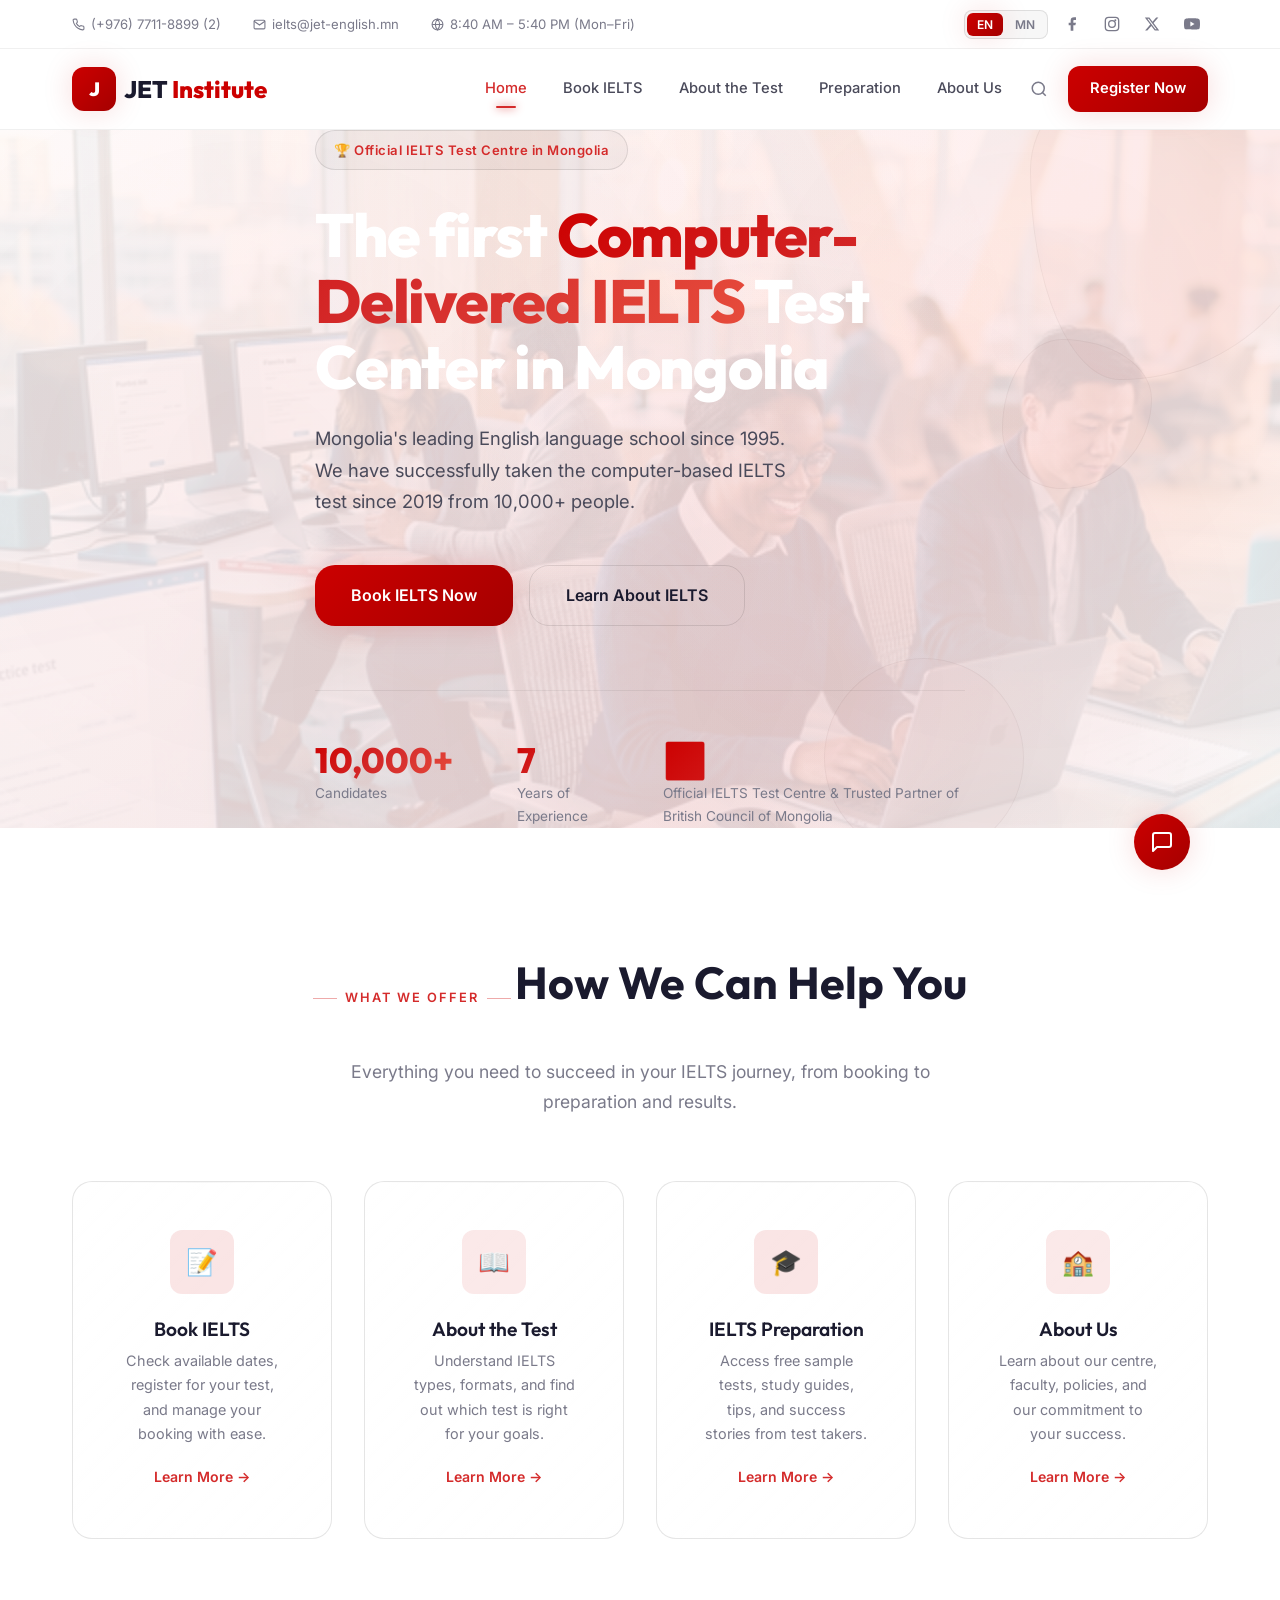
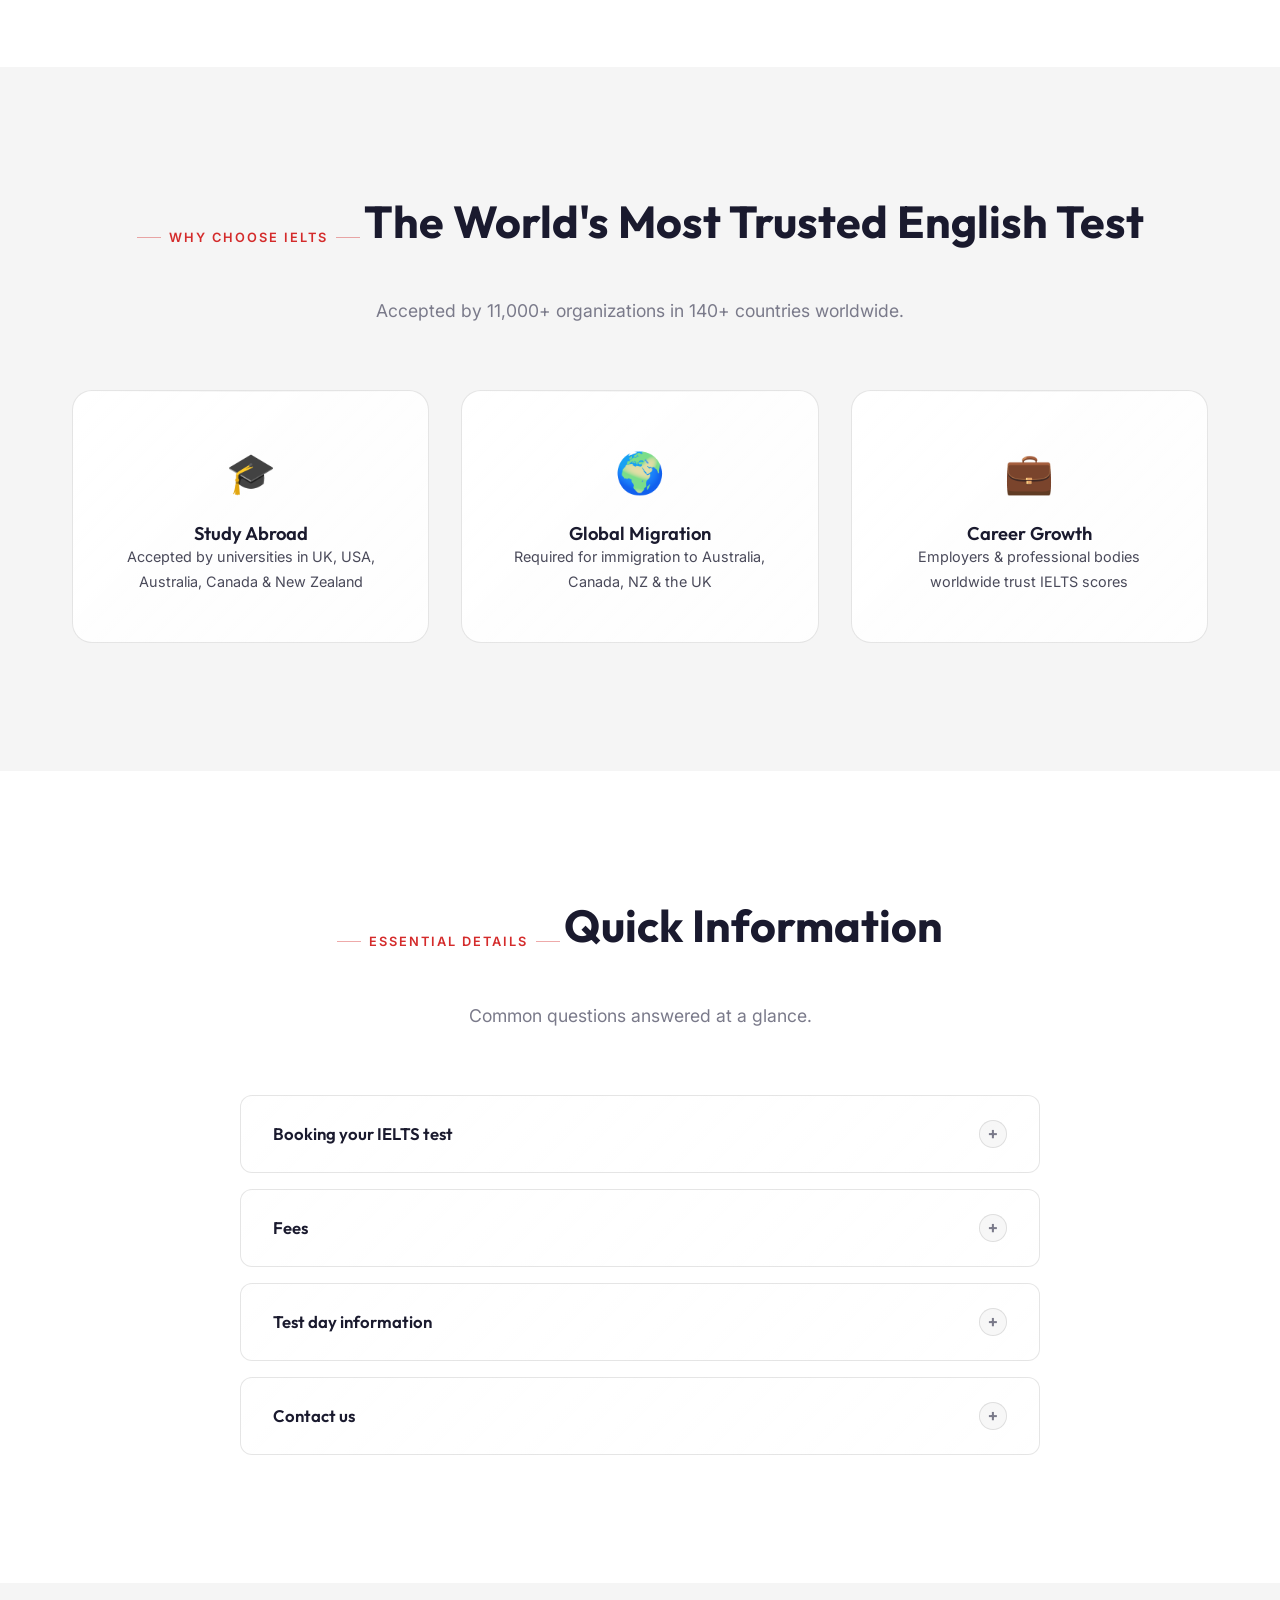
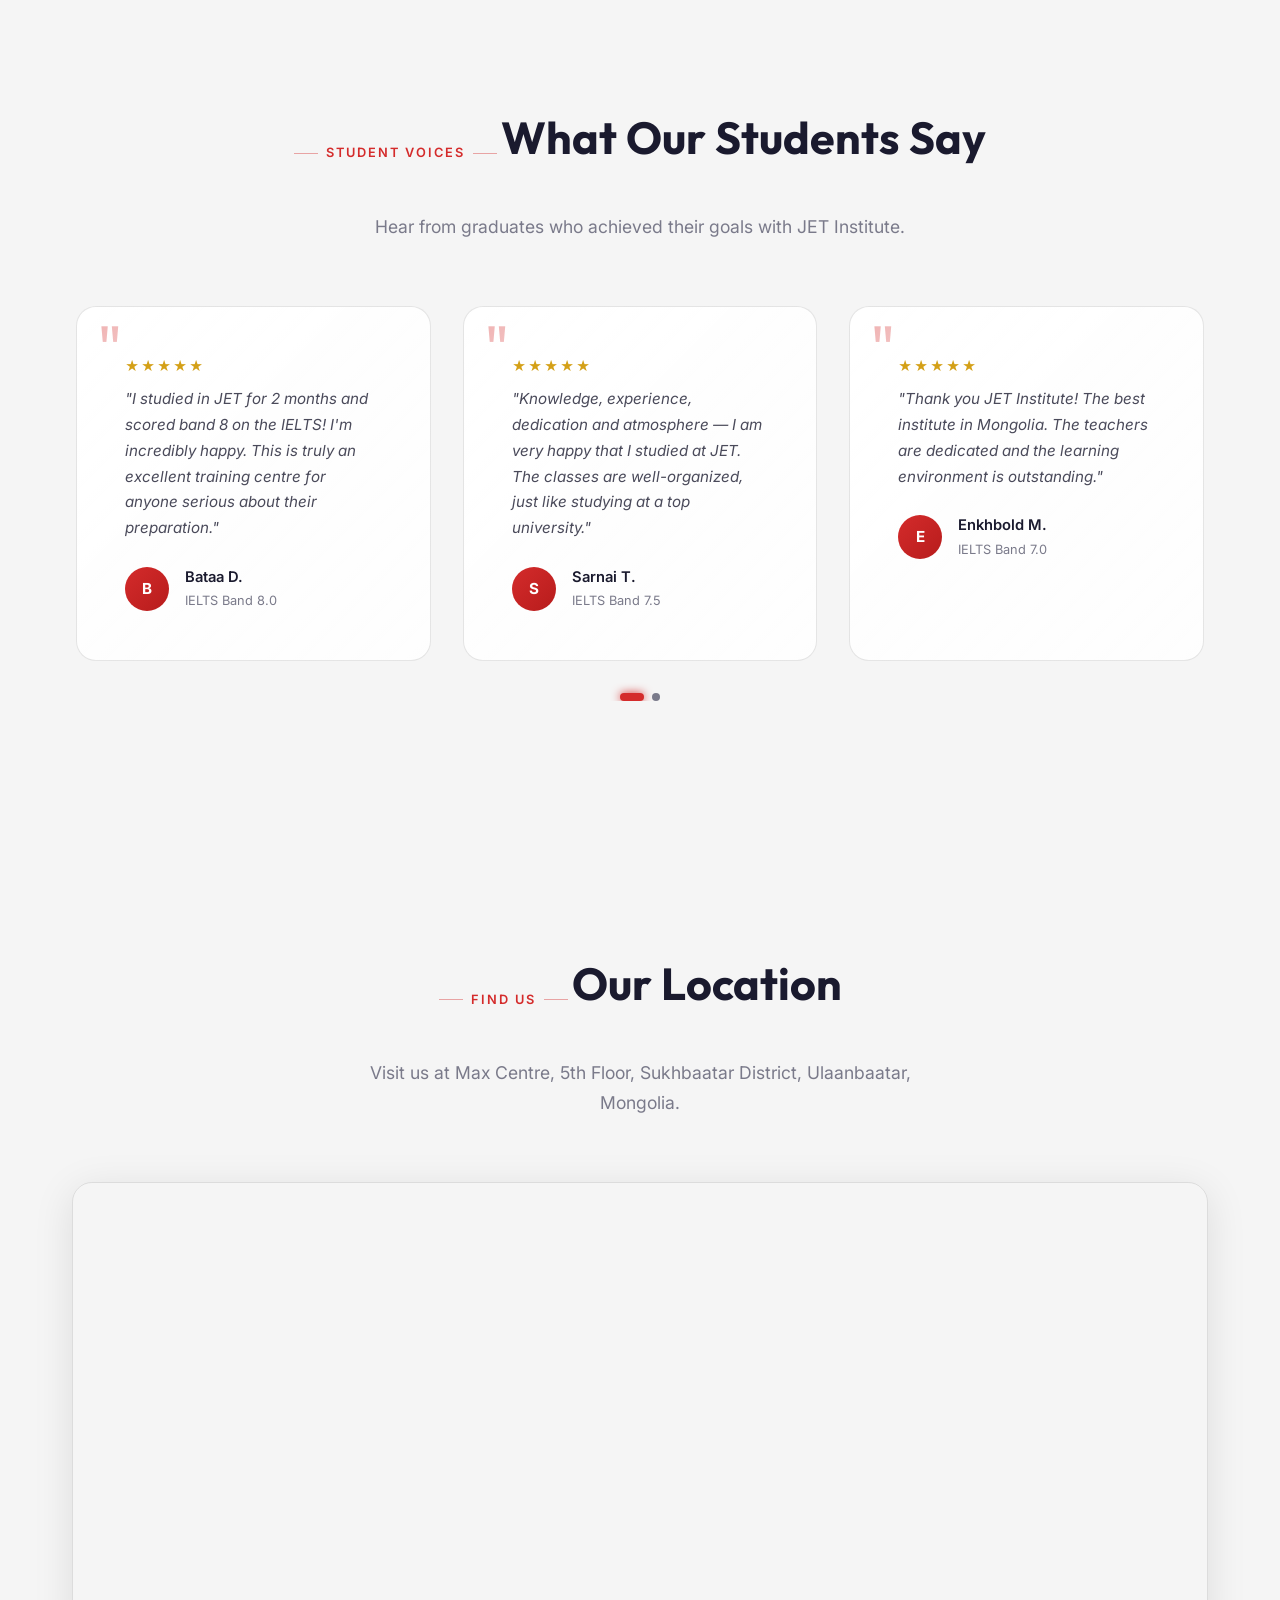
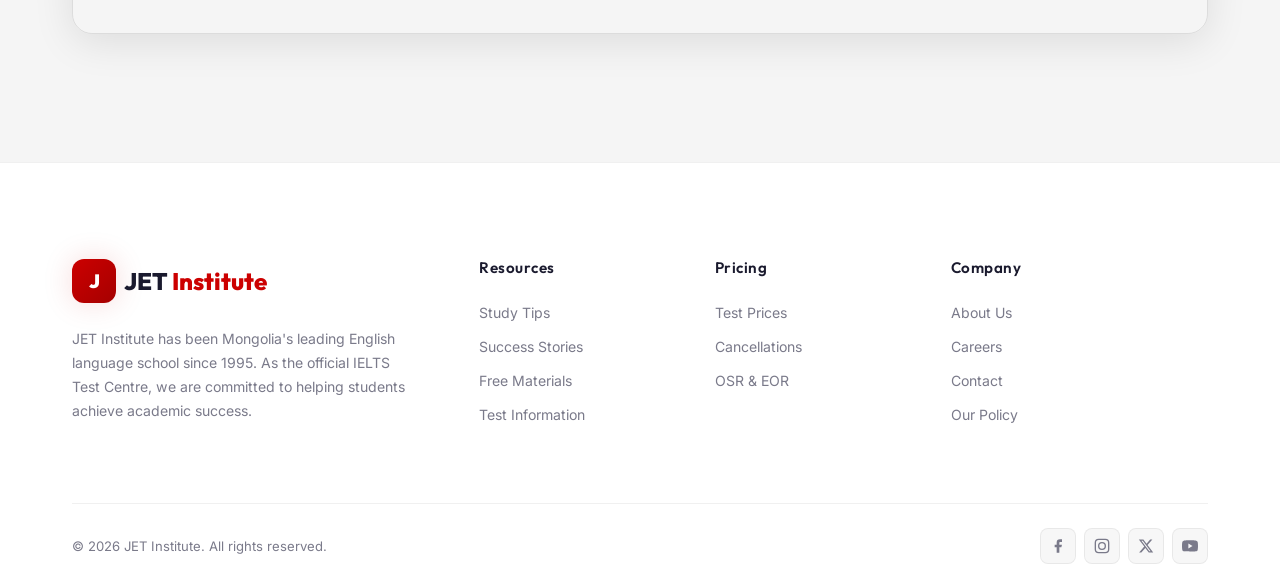
==== commit a5bf5002: "Add Chatbase chatbot to all pages" ====
--- a/index.html
+++ b/index.html
@@ -18,7 +18,7 @@
           <svg width="13" height="13" viewBox="0 0 24 24" fill="none" stroke="currentColor" stroke-width="2"><path d="M22 16.92v3a2 2 0 0 1-2.18 2 19.79 19.79 0 0 1-8.63-3.07 19.5 19.5 0 0 1-6-6 19.79 19.79 0 0 1-3.07-8.67A2 2 0 0 1 4.11 2h3a2 2 0 0 1 2 1.72c.127.96.361 1.903.7 2.81a2 2 0 0 1-.45 2.11L8.09 9.91a16 16 0 0 0 6 6l1.27-1.27a2 2 0 0 1 2.11-.45c.907.339 1.85.573 2.81.7A2 2 0 0 1 22 16.92z"/></svg>
           (+976) 7711-8899 (2)
         </a>
-        <a href="mailto:enquiries@jet-english.mn">
+        <a href="mailto:ielts@jet-english.mn">
           <svg width="13" height="13" viewBox="0 0 24 24" fill="none" stroke="currentColor" stroke-width="2"><path d="M4 4h16c1.1 0 2 .9 2 2v12c0 1.1-.9 2-2 2H4c-1.1 0-2-.9-2-2V6c0-1.1.9-2 2-2z"/><polyline points="22,6 12,13 2,6"/></svg>
           ielts@jet-english.mn
         </a>
@@ -28,10 +28,22 @@
         </a>
       </div>
       <div class="top-bar-right">
-        <a href="#" class="social-link" aria-label="Facebook">f</a>
-        <a href="#" class="social-link" aria-label="Twitter">𝕏</a>
-        <a href="#" class="social-link" aria-label="YouTube">▶</a>
-        <a href="#" class="social-link" aria-label="Instagram">◻</a>
+        <div class="lang-switch">
+          <button class="lang-btn active">EN</button>
+          <button class="lang-btn">MN</button>
+        </div>
+        <a href="https://facebook.com/jetinstitute" class="social-link" aria-label="Facebook" target="_blank">
+          <svg width="16" height="16" viewBox="0 0 24 24" fill="currentColor"><path d="M18 2h-3a5 5 0 0 0-5 5v3H7v4h3v8h4v-8h3l1-4h-4V7a1 1 0 0 1 1-1h3z"/></svg>
+        </a>
+        <a href="https://instagram.com/jetinstitute" class="social-link" aria-label="Instagram" target="_blank">
+          <svg width="16" height="16" viewBox="0 0 24 24" fill="none" stroke="currentColor" stroke-width="2"><rect x="2" y="2" width="20" height="20" rx="5" ry="5"/><circle cx="12" cy="12" r="5"/><circle cx="17" cy="6.5" r="1.5" fill="currentColor" stroke="none"/></svg>
+        </a>
+        <a href="#" class="social-link" aria-label="Twitter" target="_blank">
+          <svg width="16" height="16" viewBox="0 0 24 24" fill="currentColor"><path d="M18.244 2.25h3.308l-7.227 8.26 8.502 11.24H16.17l-5.214-6.817L4.99 21.75H1.68l7.73-8.835L1.254 2.25H8.08l4.713 6.231zm-1.161 17.52h1.833L7.084 4.126H5.117z"/></svg>
+        </a>
+        <a href="#" class="social-link" aria-label="YouTube" target="_blank">
+          <svg width="16" height="16" viewBox="0 0 24 24" fill="currentColor"><path d="M23.498 6.186a3.016 3.016 0 0 0-2.122-2.136C19.505 3.545 12 3.545 12 3.545s-7.505 0-9.377.505A3.017 3.017 0 0 0 .502 6.186C0 8.07 0 12 0 12s0 3.93.502 5.814a3.016 3.016 0 0 0 2.122 2.136c1.871.505 9.376.505 9.376.505s7.505 0 9.377-.505a3.015 3.015 0 0 0 2.122-2.136C24 15.93 24 12 24 12s0-3.93-.502-5.814zM9.545 15.568V8.432L15.818 12l-6.273 3.568z"/></svg>
+        </a>
       </div>
     </div>
   </div>
@@ -49,6 +61,9 @@
         <a href="about-test.html" class="nav-link">About the Test</a>
         <a href="preparation.html" class="nav-link">Preparation</a>
         <a href="about.html" class="nav-link">About Us</a>
+        <button class="search-toggle" aria-label="Search">
+          <svg width="18" height="18" viewBox="0 0 24 24" fill="none" stroke="currentColor" stroke-width="2"><circle cx="11" cy="11" r="8"/><line x1="21" y1="21" x2="16.65" y2="16.65"/></svg>
+        </button>
         <a href="https://ieltsregistration.britishcouncil.org/orsnbc/?organisation=JET" class="nav-link cta" target="_blank">Register Now</a>
       </nav>
       <button class="hamburger" id="hamburger" aria-label="Menu">
@@ -57,6 +72,17 @@
     </div>
   </header>
   <div class="nav-overlay" id="nav-overlay"></div>
+
+  <!-- Search Overlay -->
+  <div class="search-overlay" id="search-overlay">
+    <div class="search-box">
+      <svg width="20" height="20" viewBox="0 0 24 24" fill="none" stroke="currentColor" stroke-width="2" style="margin-left:12px;color:var(--text-muted);flex-shrink:0"><circle cx="11" cy="11" r="8"/><line x1="21" y1="21" x2="16.65" y2="16.65"/></svg>
+      <input type="text" placeholder="Search for courses, test dates, tips..." id="search-input">
+      <button class="search-close" aria-label="Close search">
+        <svg width="20" height="20" viewBox="0 0 24 24" fill="none" stroke="currentColor" stroke-width="2"><line x1="18" y1="6" x2="6" y2="18"/><line x1="6" y1="6" x2="18" y2="18"/></svg>
+      </button>
+    </div>
+  </div>
 
   <!-- Hero Section -->
   <section class="hero">
@@ -130,8 +156,36 @@
     </div>
   </section>
 
+  <!-- Why IELTS Section -->
+  <section class="section section-dark">
+    <div class="container">
+      <div class="section-header" data-animate="fade-in-up">
+        <div class="section-label">Why Choose IELTS</div>
+        <h2>The World's Most Trusted English Test</h2>
+        <p>Accepted by 11,000+ organizations in 140+ countries worldwide.</p>
+      </div>
+      <div class="grid-3" data-animate="fade-in-up">
+        <div class="glass-card" style="text-align:center">
+          <div style="font-size:2.5rem;margin-bottom:var(--space-md)">🎓</div>
+          <h4>Study Abroad</h4>
+          <p style="font-size:0.9rem;margin-bottom:0">Accepted by universities in UK, USA, Australia, Canada & New Zealand</p>
+        </div>
+        <div class="glass-card" style="text-align:center">
+          <div style="font-size:2.5rem;margin-bottom:var(--space-md)">🌍</div>
+          <h4>Global Migration</h4>
+          <p style="font-size:0.9rem;margin-bottom:0">Required for immigration to Australia, Canada, NZ & the UK</p>
+        </div>
+        <div class="glass-card" style="text-align:center">
+          <div style="font-size:2.5rem;margin-bottom:var(--space-md)">💼</div>
+          <h4>Career Growth</h4>
+          <p style="font-size:0.9rem;margin-bottom:0">Employers & professional bodies worldwide trust IELTS scores</p>
+        </div>
+      </div>
+    </div>
+  </section>
+
   <!-- Quick Info Accordion Section -->
-  <section class="section section-dark">
+  <section class="section">
     <div class="container">
       <div class="section-header" data-animate="fade-in-up">
         <div class="section-label">Essential Details</div>
@@ -217,7 +271,7 @@
   </section>
 
   <!-- Testimonials Section -->
-  <section class="section">
+  <section class="section section-dark">
     <div class="container">
       <div class="section-header" data-animate="fade-in-up">
         <div class="section-label">Student Voices</div>
@@ -339,50 +393,47 @@
           <p>JET Institute has been Mongolia's leading English language school since 1995. As the official IELTS Test Centre, we are committed to helping students achieve academic success.</p>
         </div>
         <div>
-          <h4>Quick Links</h4>
+          <h4>Resources</h4>
           <div class="footer-links">
-            <a href="book-ielts.html">Book IELTS</a>
-            <a href="about-test.html">About the Test</a>
-            <a href="preparation.html">Preparation</a>
+            <a href="preparation.html#tips">Study Tips</a>
+            <a href="preparation.html#stories">Success Stories</a>
+            <a href="preparation.html#courses">Free Materials</a>
+            <a href="about-test.html">Test Information</a>
+          </div>
+        </div>
+        <div>
+          <h4>Pricing</h4>
+          <div class="footer-links">
+            <a href="book-ielts.html#fees">Test Prices</a>
+            <a href="book-ielts.html#fees">Cancellations</a>
+            <a href="about-test.html#osr">OSR & EOR</a>
+          </div>
+        </div>
+        <div>
+          <h4>Company</h4>
+          <div class="footer-links">
             <a href="about.html">About Us</a>
-          </div>
-        </div>
-        <div>
-          <h4>IELTS</h4>
-          <div class="footer-links">
-            <a href="about-test.html#types">Test Types</a>
-            <a href="book-ielts.html#schedule">Test Schedule</a>
-            <a href="book-ielts.html#results">Test Results</a>
-            <a href="about-test.html#osr">OSR & EOR</a>
-          </div>
-        </div>
-        <div>
-          <h4>Contact Us</h4>
-          <div class="footer-contact-item">
-            <span class="icon">📍</span>
-            <span>Max Centre 5th Floor, Sukhbaatar District, 8th Khoroo, Ulaanbaatar, Mongolia</span>
-          </div>
-          <div class="footer-contact-item">
-            <span class="icon">📞</span>
-            <span>(+976) 7711-8899 (2)</span>
-          </div>
-          <div class="footer-contact-item">
-            <span class="icon">✉</span>
-            <span>ielts@jet-english.mn</span>
-          </div>
-          <div class="footer-contact-item">
-            <span class="icon">🕐</span>
-            <span>8:40 AM – 5:40 PM (Mon–Fri)</span>
+            <a href="about.html#careers">Careers</a>
+            <a href="about.html#contact">Contact</a>
+            <a href="about.html#policy">Our Policy</a>
           </div>
         </div>
       </div>
       <div class="footer-bottom">
         <span>© 2026 JET Institute. All rights reserved.</span>
         <div class="footer-social">
-          <a href="#" aria-label="Facebook">f</a>
-          <a href="#" aria-label="Twitter">𝕏</a>
-          <a href="#" aria-label="YouTube">▶</a>
-          <a href="#" aria-label="Instagram">◻</a>
+          <a href="https://facebook.com/jetinstitute" aria-label="Facebook" target="_blank">
+            <svg width="16" height="16" viewBox="0 0 24 24" fill="currentColor"><path d="M18 2h-3a5 5 0 0 0-5 5v3H7v4h3v8h4v-8h3l1-4h-4V7a1 1 0 0 1 1-1h3z"/></svg>
+          </a>
+          <a href="https://instagram.com/jetinstitute" aria-label="Instagram" target="_blank">
+            <svg width="16" height="16" viewBox="0 0 24 24" fill="none" stroke="currentColor" stroke-width="2"><rect x="2" y="2" width="20" height="20" rx="5" ry="5"/><circle cx="12" cy="12" r="5"/></svg>
+          </a>
+          <a href="#" aria-label="Twitter" target="_blank">
+            <svg width="16" height="16" viewBox="0 0 24 24" fill="currentColor"><path d="M18.244 2.25h3.308l-7.227 8.26 8.502 11.24H16.17l-5.214-6.817L4.99 21.75H1.68l7.73-8.835L1.254 2.25H8.08l4.713 6.231zm-1.161 17.52h1.833L7.084 4.126H5.117z"/></svg>
+          </a>
+          <a href="#" aria-label="YouTube" target="_blank">
+            <svg width="16" height="16" viewBox="0 0 24 24" fill="currentColor"><path d="M23.498 6.186a3.016 3.016 0 0 0-2.122-2.136C19.505 3.545 12 3.545 12 3.545s-7.505 0-9.377.505A3.017 3.017 0 0 0 .502 6.186C0 8.07 0 12 0 12s0 3.93.502 5.814a3.016 3.016 0 0 0 2.122 2.136c1.871.505 9.376.505 9.376.505s7.505 0 9.377-.505a3.015 3.015 0 0 0 2.122-2.136C24 15.93 24 12 24 12s0-3.93-.502-5.814zM9.545 15.568V8.432L15.818 12l-6.273 3.568z"/></svg>
+          </a>
         </div>
       </div>
     </div>
@@ -397,5 +448,9 @@
   </a>
 
   <script src="js/script.js"></script>
+    <!-- Chatbase Chatbot -->
+    <script>
+    (function(){if(!window.chatbase||window.chatbase("getState")!=="initialized"){window.chatbase=(...arguments)=>{if(!window.chatbase.q){window.chatbase.q=[]}window.chatbase.q.push(arguments)};window.chatbase=new Proxy(window.chatbase,{get(target,prop){if(prop==="q"){return target.q}return(...args)=>target(prop,...args)}})}const onLoad=function(){const script=document.createElement("script");script.src="https://www.chatbase.co/embed.min.js";script.id="ytJWlCoYUFz3FrdeQ30_n";script.domain="www.chatbase.co";document.body.appendChild(script)};if(document.readyState==="complete"){onLoad()}else{window.addEventListener("load",onLoad)}})();
+    </script>
 </body>
 </html>
--- a/css/style.css
+++ b/css/style.css
@@ -1639,6 +1639,418 @@
 .delay-2 { animation-delay: 0.2s; }
 .delay-3 { animation-delay: 0.3s; }
 .delay-4 { animation-delay: 0.4s; }
+
+/* ============================================
+   SEARCH BAR
+   ============================================ */
+.search-toggle {
+  background: none;
+  border: none;
+  color: var(--text-muted);
+  cursor: pointer;
+  padding: 8px;
+  border-radius: var(--radius-sm);
+  transition: all var(--transition-fast);
+  display: flex;
+  align-items: center;
+  justify-content: center;
+}
+
+.search-toggle:hover {
+  color: var(--accent-teal);
+  background: var(--bg-glass);
+}
+
+.search-overlay {
+  position: fixed;
+  top: 0;
+  left: 0;
+  right: 0;
+  bottom: 0;
+  background: rgba(0, 0, 0, 0.6);
+  backdrop-filter: blur(8px);
+  z-index: 2000;
+  display: flex;
+  align-items: flex-start;
+  justify-content: center;
+  padding-top: 120px;
+  opacity: 0;
+  visibility: hidden;
+  transition: all var(--transition-base);
+}
+
+.search-overlay.active {
+  opacity: 1;
+  visibility: visible;
+}
+
+.search-box {
+  width: 90%;
+  max-width: 600px;
+  background: var(--bg-primary);
+  border-radius: var(--radius-lg);
+  padding: 8px;
+  box-shadow: var(--shadow-xl);
+  display: flex;
+  align-items: center;
+  gap: var(--space-sm);
+  transform: translateY(-20px);
+  transition: transform var(--transition-base);
+}
+
+.search-overlay.active .search-box {
+  transform: translateY(0);
+}
+
+.search-box input {
+  flex: 1;
+  padding: 16px 20px;
+  border: none;
+  background: transparent;
+  font-family: var(--font-body);
+  font-size: 1.1rem;
+  color: var(--text-primary);
+  outline: none;
+}
+
+.search-box input::placeholder {
+  color: var(--text-muted);
+}
+
+.search-close {
+  background: none;
+  border: none;
+  color: var(--text-muted);
+  cursor: pointer;
+  padding: 12px;
+  border-radius: var(--radius-sm);
+  transition: all var(--transition-fast);
+  display: flex;
+  align-items: center;
+  justify-content: center;
+}
+
+.search-close:hover {
+  color: var(--accent-teal);
+  background: var(--bg-glass);
+}
+
+/* ============================================
+   LANGUAGE SWITCH
+   ============================================ */
+.lang-switch {
+  display: flex;
+  align-items: center;
+  gap: 2px;
+  background: var(--bg-glass);
+  border-radius: var(--radius-sm);
+  padding: 2px;
+  border: 1px solid var(--border-glass);
+}
+
+.lang-btn {
+  padding: 4px 10px;
+  font-size: 0.75rem;
+  font-weight: 600;
+  border: none;
+  background: none;
+  color: var(--text-muted);
+  cursor: pointer;
+  border-radius: 6px;
+  transition: all var(--transition-fast);
+  font-family: var(--font-body);
+}
+
+.lang-btn.active {
+  background: var(--gradient-coral);
+  color: var(--text-white);
+  box-shadow: var(--shadow-glow-coral);
+}
+
+.lang-btn:not(.active):hover {
+  color: var(--text-primary);
+}
+
+/* ============================================
+   CHATBOT BUTTON
+   ============================================ */
+.chatbot-btn {
+  position: fixed;
+  bottom: 30px;
+  right: 90px;
+  width: 56px;
+  height: 56px;
+  background: var(--gradient-coral);
+  border-radius: var(--radius-full);
+  display: flex;
+  align-items: center;
+  justify-content: center;
+  color: var(--text-white);
+  box-shadow: var(--shadow-glow-coral);
+  transition: all var(--transition-base);
+  z-index: 998;
+}
+
+.chatbot-btn:hover {
+  transform: translateY(-4px) scale(1.05);
+  box-shadow: 0 12px 40px rgba(204, 0, 0, 0.35);
+}
+
+/* ============================================
+   MAP SECTION
+   ============================================ */
+.map-section {
+  background: var(--bg-secondary);
+}
+
+.map-wrapper {
+  border-radius: var(--radius-lg);
+  overflow: hidden;
+  box-shadow: var(--shadow-lg);
+  border: 1px solid var(--border-glass);
+}
+
+.map-wrapper iframe {
+  display: block;
+}
+
+/* ============================================
+   SCHEDULE CALENDAR
+   ============================================ */
+.schedule-calendar {
+  display: grid;
+  grid-template-columns: repeat(auto-fill, minmax(180px, 1fr));
+  gap: var(--space-md);
+}
+
+.cal-date-card {
+  background: var(--gradient-card);
+  border: 1px solid var(--border-glass);
+  border-radius: var(--radius-md);
+  padding: var(--space-lg);
+  text-align: center;
+  transition: all var(--transition-base);
+  cursor: pointer;
+}
+
+.cal-date-card:hover {
+  border-color: var(--border-glow-teal);
+  transform: translateY(-4px);
+  box-shadow: var(--shadow-glow-teal);
+}
+
+.cal-date-card .cal-month {
+  font-size: 0.75rem;
+  font-weight: 600;
+  text-transform: uppercase;
+  letter-spacing: 1px;
+  color: var(--accent-teal);
+  margin-bottom: var(--space-xs);
+}
+
+.cal-date-card .cal-day {
+  font-family: var(--font-display);
+  font-size: 2rem;
+  font-weight: 800;
+  color: var(--text-primary);
+  line-height: 1;
+  margin-bottom: var(--space-xs);
+}
+
+.cal-date-card .cal-weekday {
+  font-size: 0.82rem;
+  color: var(--text-muted);
+}
+
+.cal-date-card .cal-seats {
+  display: inline-block;
+  margin-top: var(--space-sm);
+  padding: 3px 10px;
+  background: rgba(212, 43, 43, 0.08);
+  border-radius: var(--radius-xl);
+  font-size: 0.72rem;
+  font-weight: 600;
+  color: var(--accent-teal);
+}
+
+/* Learning Path */
+.learning-path {
+  display: flex;
+  justify-content: space-between;
+  align-items: center;
+  gap: var(--space-md);
+  position: relative;
+  padding: var(--space-xl) 0;
+}
+
+.learning-path::before {
+  content: '';
+  position: absolute;
+  top: 50%;
+  left: 30px;
+  right: 30px;
+  height: 2px;
+  background: var(--border-glass);
+  z-index: 0;
+}
+
+.path-step {
+  display: flex;
+  flex-direction: column;
+  align-items: center;
+  gap: var(--space-sm);
+  position: relative;
+  z-index: 1;
+  flex: 1;
+}
+
+.path-step-icon {
+  width: 52px;
+  height: 52px;
+  border-radius: var(--radius-full);
+  background: var(--bg-primary);
+  border: 2px solid var(--accent-teal);
+  display: flex;
+  align-items: center;
+  justify-content: center;
+  font-size: 1.3rem;
+  box-shadow: var(--shadow-sm);
+}
+
+.path-step-label {
+  font-size: 0.78rem;
+  font-weight: 600;
+  color: var(--text-secondary);
+  text-align: center;
+}
+
+/* ============================================
+   STUDY GUIDE LIST
+   ============================================ */
+.study-guide-list {
+  list-style: none;
+  display: grid;
+  gap: var(--space-md);
+}
+
+.study-guide-list li {
+  display: flex;
+  align-items: flex-start;
+  gap: var(--space-md);
+  padding: var(--space-lg);
+  background: var(--gradient-card);
+  border: 1px solid var(--border-glass);
+  border-radius: var(--radius-md);
+  transition: all var(--transition-base);
+}
+
+.study-guide-list li:hover {
+  border-color: var(--border-glow-teal);
+  transform: translateX(4px);
+}
+
+.study-guide-list .tip-number {
+  width: 32px;
+  height: 32px;
+  border-radius: var(--radius-full);
+  background: var(--gradient-teal);
+  color: var(--text-white);
+  display: flex;
+  align-items: center;
+  justify-content: center;
+  font-weight: 700;
+  font-size: 0.82rem;
+  flex-shrink: 0;
+}
+
+.study-guide-list .tip-content h4 {
+  font-size: 1rem;
+  margin-bottom: var(--space-xs);
+}
+
+.study-guide-list .tip-content p {
+  font-size: 0.88rem;
+  color: var(--text-muted);
+  margin-bottom: 0;
+}
+
+/* ============================================
+   POLICY SECTION
+   ============================================ */
+.policy-card {
+  background: var(--gradient-card);
+  border: 1px solid var(--border-glass);
+  border-radius: var(--radius-lg);
+  padding: var(--space-2xl);
+  transition: all var(--transition-base);
+}
+
+.policy-card:hover {
+  border-color: var(--border-glow-teal);
+  transform: translateY(-4px);
+}
+
+.policy-card h3 {
+  color: var(--text-primary);
+  margin-bottom: var(--space-md);
+}
+
+.policy-card ul {
+  list-style: disc;
+  padding-left: var(--space-xl);
+}
+
+.policy-card li {
+  margin-bottom: var(--space-sm);
+  color: var(--text-secondary);
+  font-size: 0.9rem;
+}
+
+/* ============================================
+   PRACTICE TEST SECTION
+   ============================================ */
+.practice-grid {
+  display: grid;
+  grid-template-columns: repeat(2, 1fr);
+  gap: var(--space-xl);
+}
+
+.practice-card {
+  background: var(--gradient-card);
+  border: 1px solid var(--border-glass);
+  border-radius: var(--radius-lg);
+  padding: var(--space-2xl);
+  text-align: center;
+  transition: all var(--transition-base);
+}
+
+.practice-card:hover {
+  border-color: var(--border-glow-teal);
+  transform: translateY(-6px);
+  box-shadow: var(--shadow-glow-teal);
+}
+
+.practice-card .practice-icon {
+  width: 72px;
+  height: 72px;
+  border-radius: var(--radius-md);
+  display: flex;
+  align-items: center;
+  justify-content: center;
+  margin: 0 auto var(--space-lg);
+  font-size: 2rem;
+  background: var(--accent-teal-dim);
+}
+
+.practice-card h3 {
+  margin-bottom: var(--space-sm);
+}
+
+.practice-card p {
+  font-size: 0.88rem;
+  color: var(--text-muted);
+  margin-bottom: var(--space-lg);
+}
 
 /* ============================================
    RESPONSIVE
@@ -1775,6 +2187,27 @@
     flex-direction: column;
   }
 
+  .practice-grid {
+    grid-template-columns: 1fr;
+  }
+
+  .schedule-calendar {
+    grid-template-columns: repeat(2, 1fr);
+  }
+
+  .learning-path {
+    flex-direction: column;
+  }
+
+  .learning-path::before {
+    top: 30px;
+    bottom: 30px;
+    left: 50%;
+    right: auto;
+    width: 2px;
+    height: auto;
+  }
+
   .footer-grid {
     grid-template-columns: 1fr;
     gap: var(--space-2xl);
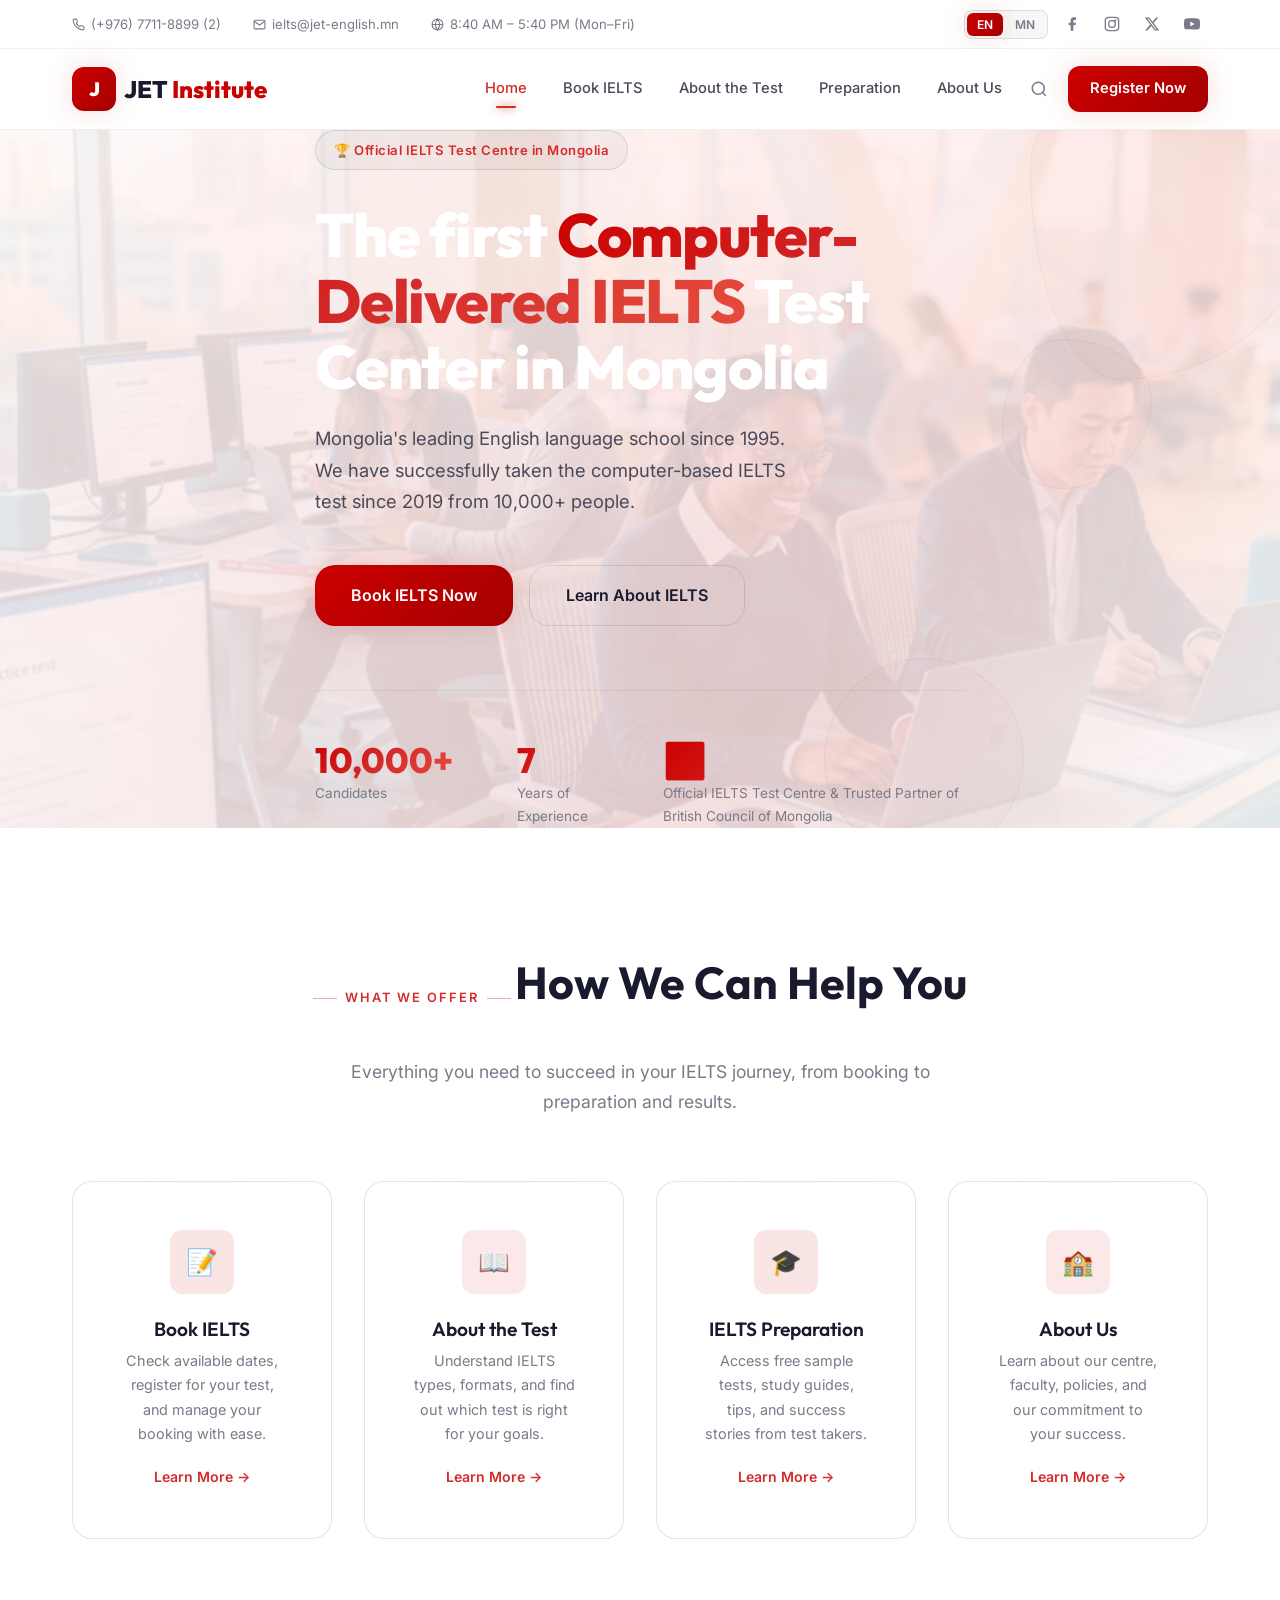
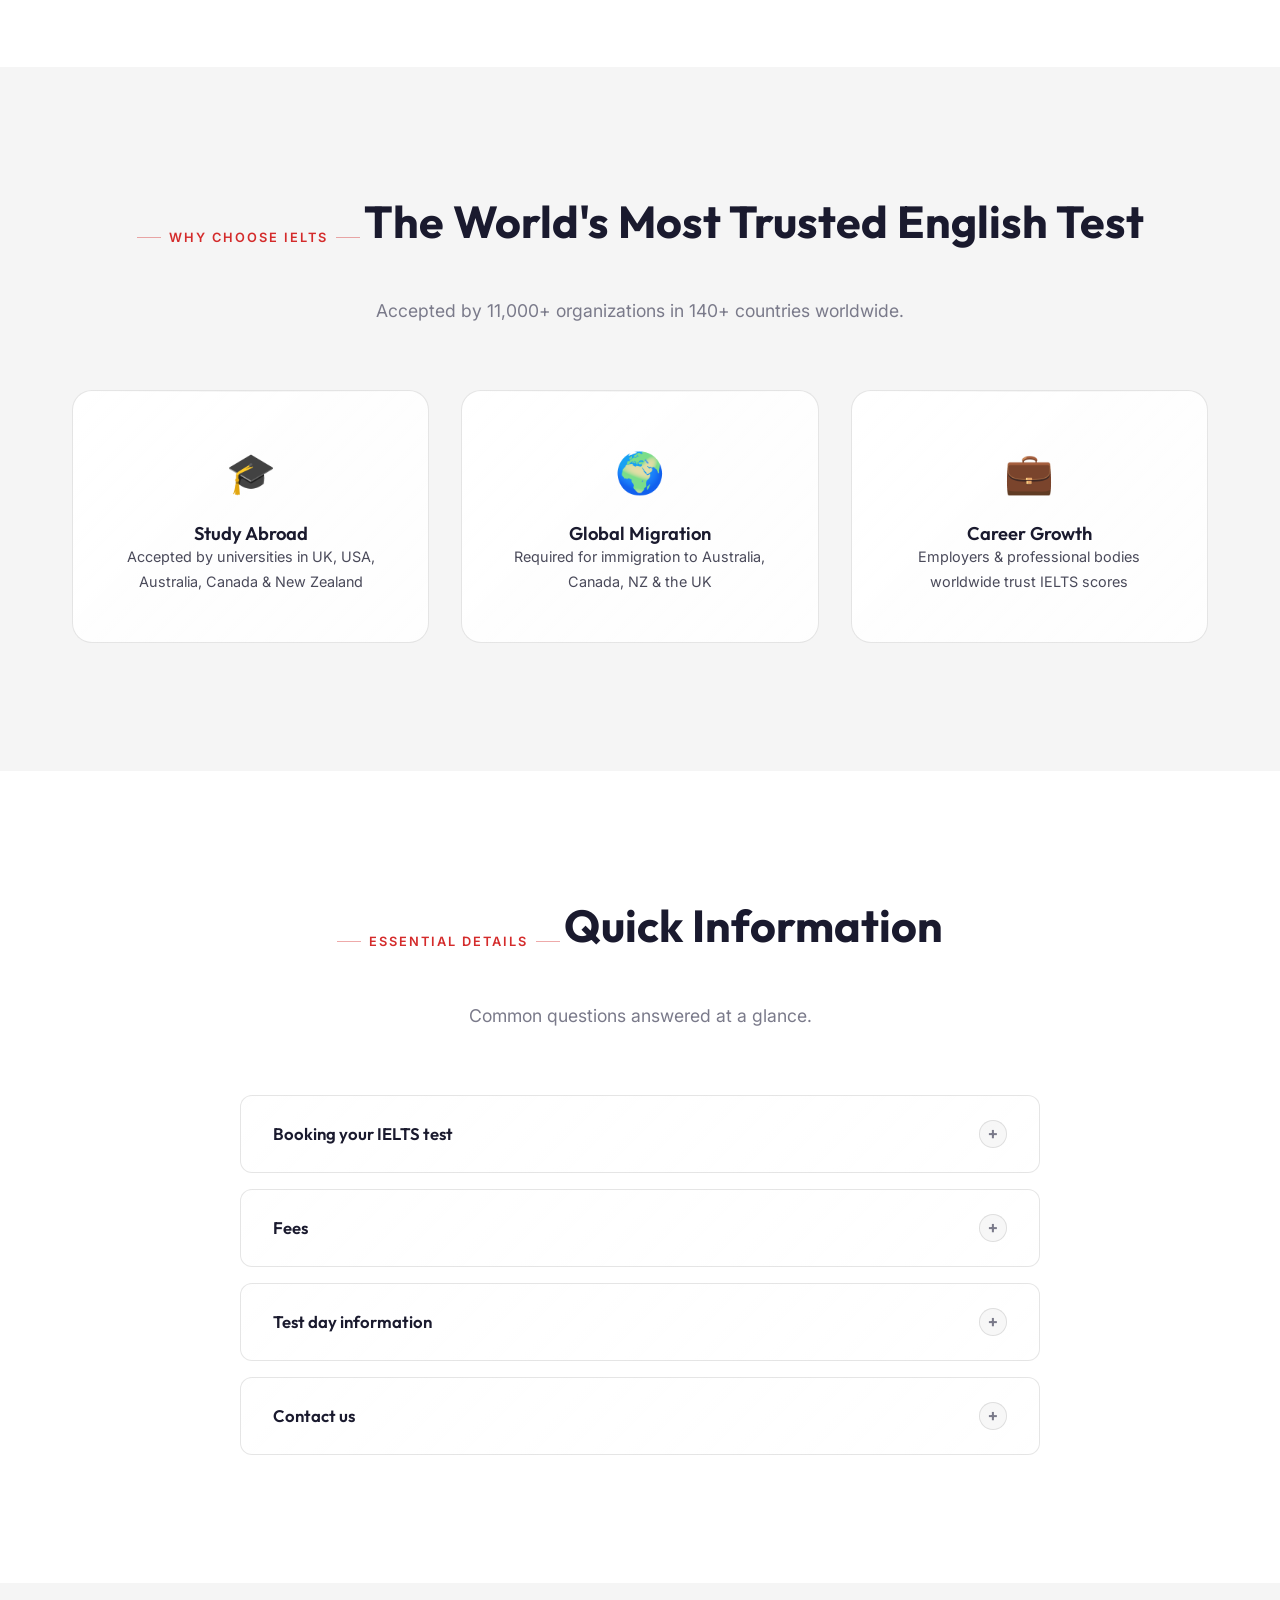
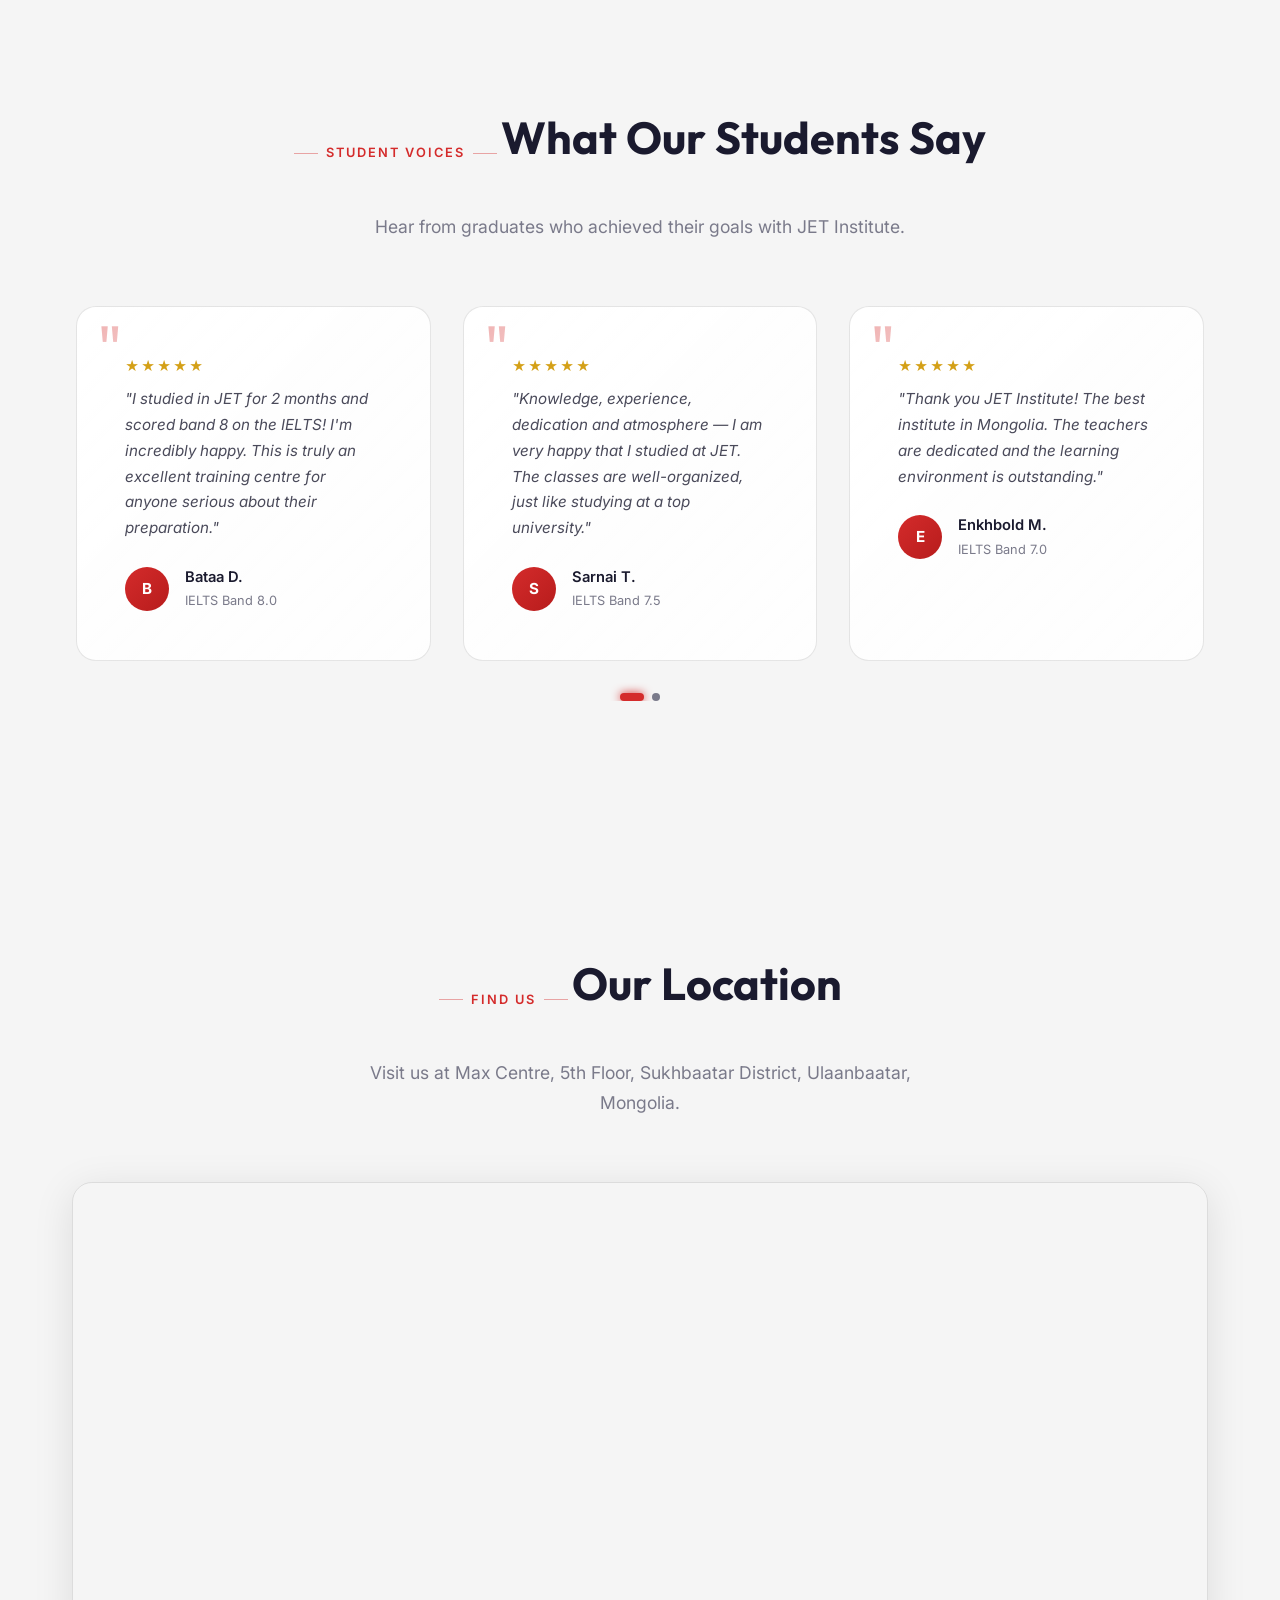
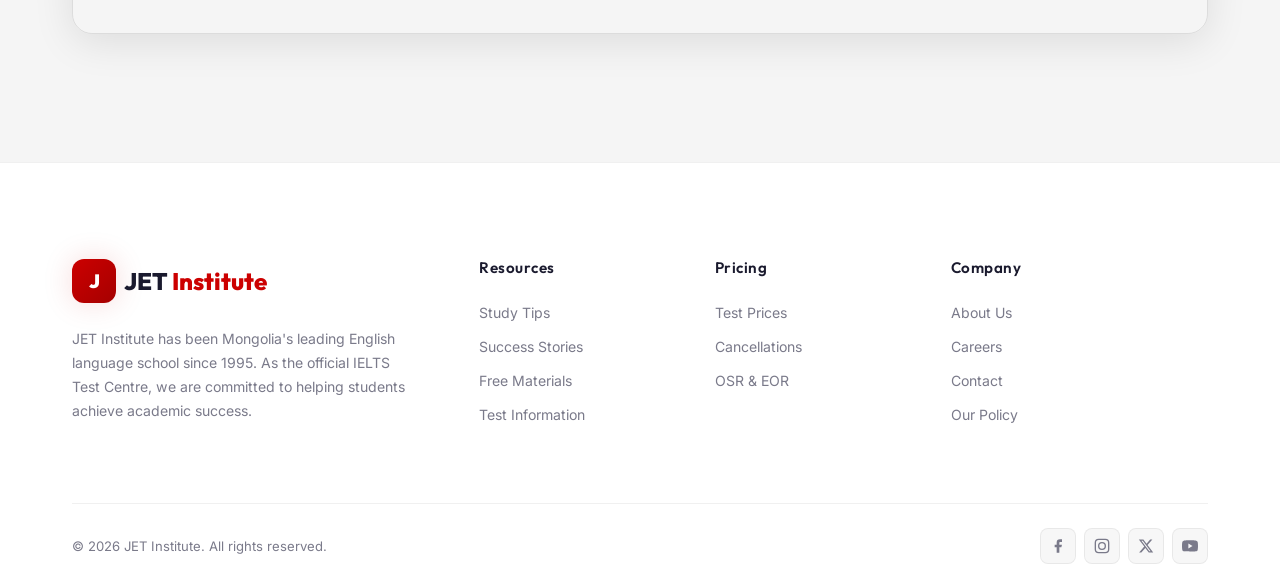
==== commit aba13661: "Remove old Messenger chatbot button, keep Chatbase only" ====
--- a/index.html
+++ b/index.html
@@ -369,7 +369,7 @@
       </div>
       <div class="map-wrapper" data-animate="fade-in-up">
         <iframe
-          src="https://www.google.com/maps/embed?pb=!1m18!1m12!1m3!1d2674.532!2d106.917!3d47.9187!2m3!1f0!2f0!3f0!3m2!1i1024!2i768!4f13.1!3m3!1m2!1s0x5d9692432c6b8e8b%3A0x1234567890abcdef!2sMax%20Centre%2C%20Ulaanbaatar!5e0!3m2!1sen!2smn!4v1700000000000!5m2!1sen!2smn"
+          src="https://www.google.com/maps/embed?pb=!1m18!1m12!1m3!1d674.133!2d106.9251111!3d47.918436!2m3!1f0!2f0!3f0!3m2!1i1024!2i768!4f13.1!3m3!1m2!1s0x5d9693001af90d91%3A0xc7d1c8880bf1b4db!2sJET%20Test%20Center!5e0!3m2!1sen!2smn!4v1711800000000!5m2!1sen!2smn"
           width="100%"
           height="450"
           style="border:0; border-radius: 16px;"
@@ -442,10 +442,6 @@
   <!-- Scroll to Top -->
   <button class="scroll-top" aria-label="Scroll to top">↑</button>
 
-  <!-- Chatbot Button -->
-  <a href="https://m.me/jetinstitute" target="_blank" class="chatbot-btn" aria-label="Chat with us">
-    <svg width="24" height="24" viewBox="0 0 24 24" fill="none" stroke="currentColor" stroke-width="2" stroke-linecap="round" stroke-linejoin="round"><path d="M21 15a2 2 0 0 1-2 2H7l-4 4V5a2 2 0 0 1 2-2h14a2 2 0 0 1 2 2z"/></svg>
-  </a>
 
   <script src="js/script.js"></script>
     <!-- Chatbase Chatbot -->
--- a/css/style.css
+++ b/css/style.css
@@ -1771,30 +1771,8 @@
   color: var(--text-primary);
 }
 
-/* ============================================
-   CHATBOT BUTTON
-   ============================================ */
-.chatbot-btn {
-  position: fixed;
-  bottom: 30px;
-  right: 90px;
-  width: 56px;
-  height: 56px;
-  background: var(--gradient-coral);
-  border-radius: var(--radius-full);
-  display: flex;
-  align-items: center;
-  justify-content: center;
-  color: var(--text-white);
-  box-shadow: var(--shadow-glow-coral);
-  transition: all var(--transition-base);
-  z-index: 998;
-}
-
-.chatbot-btn:hover {
-  transform: translateY(-4px) scale(1.05);
-  box-shadow: 0 12px 40px rgba(204, 0, 0, 0.35);
-}
+
+
 
 /* ============================================
    MAP SECTION
